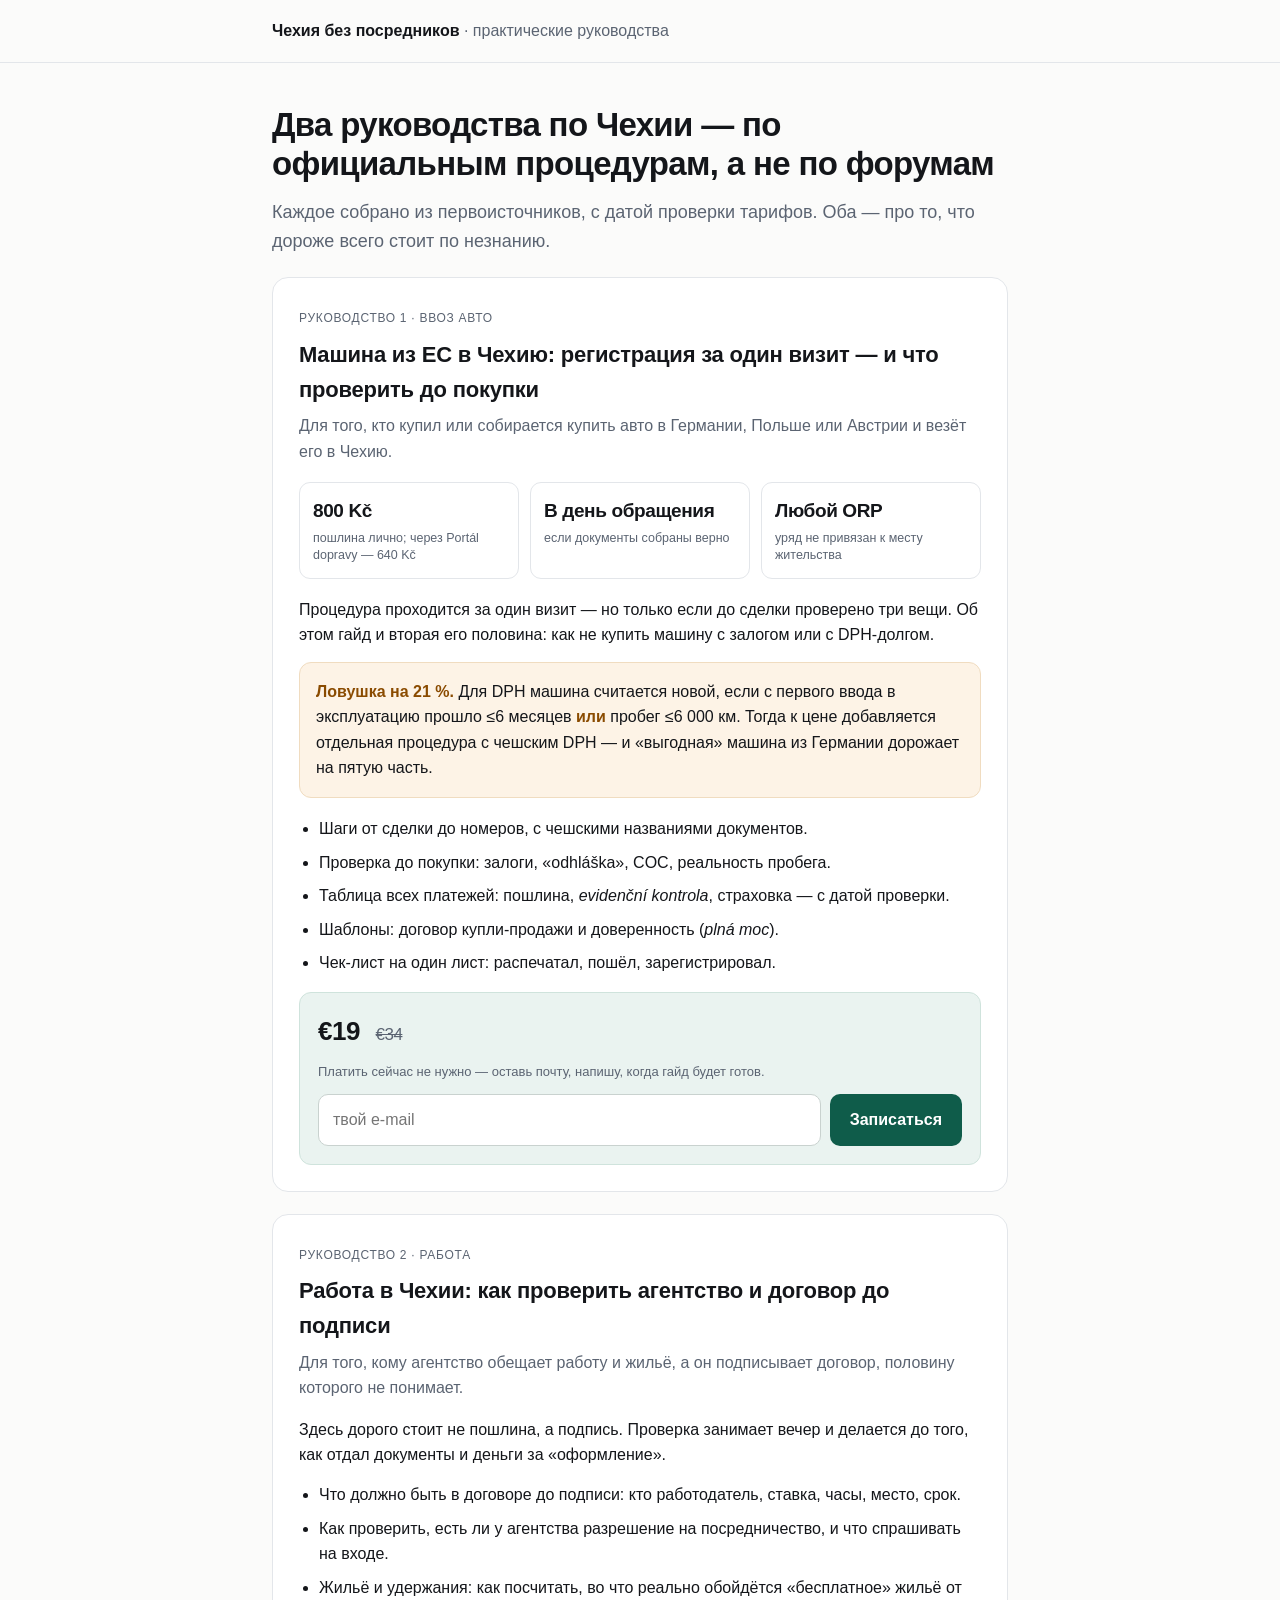
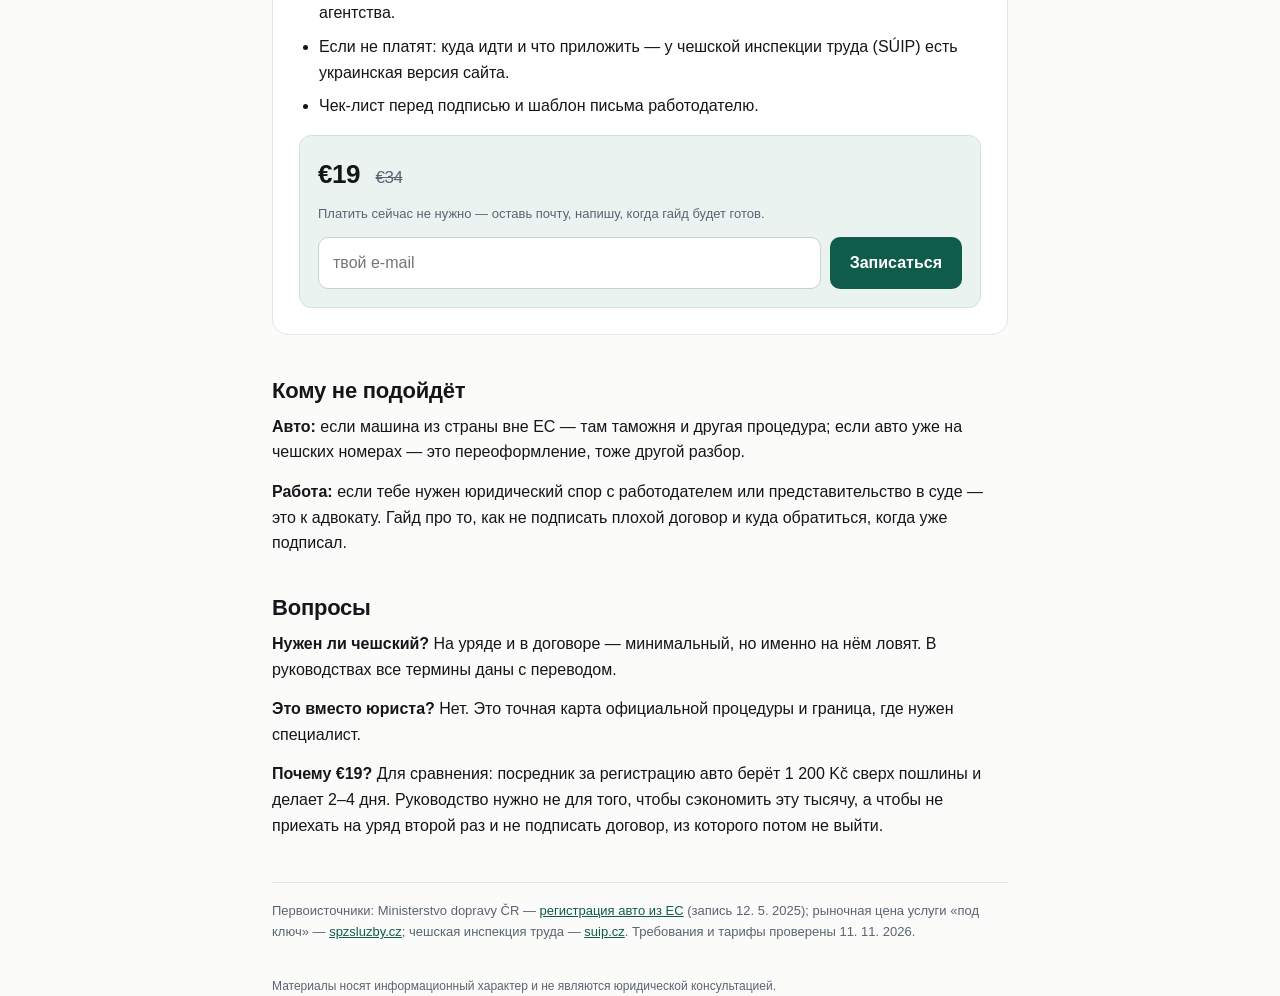
==== index.html @ a65e9c30 "Form endpoint: autoreg.cz@gmail.com" ====
<!DOCTYPE html>
<html lang="ru">
<head>
<meta charset="utf-8">
<meta name="viewport" content="width=device-width, initial-scale=1">
<title>Два руководства по Чехии: авто из ЕС и работа без посредников</title>
<meta name="description" content="Практические руководства по Чехии на основе официальных источников: регистрация авто из ЕС и проверка агентства/договора до подписи.">
<style>
  :root{
    --ink:#14161a; --muted:#5b6472; --line:#e3e6ea; --bg:#fbfbfa;
    --accent:#0f5c4a; --accent-soft:#eaf3f0; --warn:#8a4b00; --warn-soft:#fdf3e6;
  }
  *{box-sizing:border-box}
  body{margin:0;background:var(--bg);color:var(--ink);
    font:16px/1.6 -apple-system,BlinkMacSystemFont,"Segoe UI",Roboto,"Helvetica Neue",Arial,sans-serif;
    -webkit-font-smoothing:antialiased}
  .wrap{max-width:780px;margin:0 auto;padding:0 22px}
  header{border-bottom:1px solid var(--line);padding:18px 0}
  .brand{font-weight:650}
  .brand span{color:var(--muted);font-weight:400}
  h1{font-size:33px;line-height:1.2;letter-spacing:-.02em;margin:42px 0 14px;font-weight:700}
  h2{font-size:22px;margin:0 0 6px;letter-spacing:-.01em}
  .lead{font-size:18px;color:var(--muted);margin-bottom:8px}
  p{margin:0 0 14px}
  .card{background:#fff;border:1px solid var(--line);border-radius:16px;padding:26px;margin:22px 0;transition:box-shadow .2s,border-color .2s}
  .card.focus{border-color:#9cc3b6;box-shadow:0 0 0 3px rgba(15,92,74,.08)}
  .tag{display:inline-block;font-size:12px;letter-spacing:.06em;text-transform:uppercase;color:var(--muted);margin-bottom:8px}
  .who{color:var(--muted);margin:6px 0 16px}
  ul{padding-left:20px;margin:0 0 16px}
  li{margin-bottom:8px}
  .trap{background:var(--warn-soft);border:1px solid #f0dcc0;border-radius:12px;padding:16px;margin:0 0 18px}
  .trap b{color:var(--warn)}
  .buy{background:var(--accent-soft);border:1px solid #cfe3dc;border-radius:12px;padding:18px}
  .price{font-size:26px;font-weight:700;letter-spacing:-.02em}
  .price s{color:var(--muted);font-weight:400;font-size:17px;margin-left:9px}
  form{display:grid;grid-template-columns:1fr auto;gap:9px;margin-top:12px}
  input[type=email]{font:inherit;padding:12px 14px;border:1px solid #c9d2cf;border-radius:10px;background:#fff;width:100%}
  button{font:inherit;font-weight:600;padding:12px 20px;border:0;border-radius:10px;background:var(--accent);color:#fff;cursor:pointer;white-space:nowrap}
  button:hover{background:#0c4a3c}
  .fine{font-size:13px;color:var(--muted);margin:9px 0 0}
  .ok{display:none;background:#e8f5ee;border:1px solid #bfe0cc;color:#185c3a;padding:13px;border-radius:10px;margin-top:11px;font-size:15px}
  .facts{display:grid;grid-template-columns:repeat(3,1fr);gap:11px;margin:18px 0 0}
  .fact{background:#fff;border:1px solid var(--line);border-radius:11px;padding:13px}
  .fact b{display:block;font-size:19px;letter-spacing:-.02em}
  .fact small{color:var(--muted);font-size:12.5px;line-height:1.4;display:block;margin-top:3px}
  .src{font-size:13px;color:var(--muted);border-top:1px solid var(--line);margin-top:44px;padding:18px 0 20px}
  .src a{color:var(--accent)}
  footer{font-size:12px;color:var(--muted);padding-bottom:44px}
  @media (max-width:640px){
    h1{font-size:26px} .facts{grid-template-columns:1fr} form{grid-template-columns:1fr} button{width:100%}
    .card{padding:20px}
  }
</style>
</head>
<body>
<header><div class="wrap"><div class="brand">Чехия без посредников <span>· практические руководства</span></div></div></header>

<main class="wrap">
  <h1>Два руководства по Чехии — по официальным процедурам, а не по форумам</h1>
  <p class="lead">Каждое собрано из первоисточников, с датой проверки тарифов. Оба — про то, что дороже всего стоит по незнанию.</p>

  <!-- ============ ОФФЕР F ============ -->
  <section class="card" id="f">
    <div class="tag">Руководство 1 · ввоз авто</div>
    <h2>Машина из ЕС в Чехию: регистрация за один визит — и что проверить до покупки</h2>
    <p class="who">Для того, кто купил или собирается купить авто в Германии, Польше или Австрии и везёт его в Чехию.</p>

    <div class="facts">
      <div class="fact"><b>800 Kč</b><small>пошлина лично; через Portál dopravy — 640 Kč</small></div>
      <div class="fact"><b>В день обращения</b><small>если документы собраны верно</small></div>
      <div class="fact"><b>Любой ORP</b><small>уряд не привязан к месту жительства</small></div>
    </div>

    <p style="margin-top:18px">Процедура проходится за один визит — но только если до сделки проверено три вещи. Об этом гайд и вторая его половина: как не купить машину с залогом или с DPH-долгом.</p>

    <div class="trap"><b>Ловушка на 21 %.</b> Для DPH машина считается новой, если с первого ввода в эксплуатацию прошло ≤6 месяцев <b>или</b> пробег ≤6 000 км. Тогда к цене добавляется отдельная процедура с чешским DPH — и «выгодная» машина из Германии дорожает на пятую часть.</div>

    <ul>
      <li>Шаги от сделки до номеров, с чешскими названиями документов.</li>
      <li>Проверка до покупки: залоги, «odhláška», COC, реальность пробега.</li>
      <li>Таблица всех платежей: пошлина, <em>evidenční kontrola</em>, страховка — с датой проверки.</li>
      <li>Шаблоны: договор купли-продажи и доверенность (<em>plná moc</em>).</li>
      <li>Чек-лист на один лист: распечатал, пошёл, зарегистрировал.</li>
    </ul>

    <div class="buy">
      <div class="price">€19 <s>€34</s></div>
      <p class="fine">Платить сейчас не нужно — оставь почту, напишу, когда гайд будет готов.</p>
      <form data-offer="F">
        <input type="email" name="email" placeholder="твой e-mail" autocomplete="email" required>
        <button type="submit">Записаться</button>
      </form>
      <div class="ok">Готово. Напишу, как только гайд будет собран.</div>
    </div>
  </section>

  <!-- ============ ОФФЕР D ============ -->
  <section class="card" id="d">
    <div class="tag">Руководство 2 · работа</div>
    <h2>Работа в Чехии: как проверить агентство и договор до подписи</h2>
    <p class="who">Для того, кому агентство обещает работу и жильё, а он подписывает договор, половину которого не понимает.</p>

    <p>Здесь дорого стоит не пошлина, а подпись. Проверка занимает вечер и делается до того, как отдал документы и деньги за «оформление».</p>

    <ul>
      <li>Что должно быть в договоре до подписи: кто работодатель, ставка, часы, место, срок.</li>
      <li>Как проверить, есть ли у агентства разрешение на посредничество, и что спрашивать на входе.</li>
      <li>Жильё и удержания: как посчитать, во что реально обойдётся «бесплатное» жильё от агентства.</li>
      <li>Если не платят: куда идти и что приложить — у чешской инспекции труда (SÚIP) есть украинская версия сайта.</li>
      <li>Чек-лист перед подписью и шаблон письма работодателю.</li>
    </ul>

    <div class="buy">
      <div class="price">€19 <s>€34</s></div>
      <p class="fine">Платить сейчас не нужно — оставь почту, напишу, когда гайд будет готов.</p>
      <form data-offer="D">
        <input type="email" name="email" placeholder="твой e-mail" autocomplete="email" required>
        <button type="submit">Записаться</button>
      </form>
      <div class="ok">Готово. Напишу, как только гайд будет собран.</div>
    </div>
  </section>

  <h2 style="margin-top:38px">Кому не подойдёт</h2>
  <p><b>Авто:</b> если машина из страны вне ЕС — там таможня и другая процедура; если авто уже на чешских номерах — это переоформление, тоже другой разбор.</p>
  <p><b>Работа:</b> если тебе нужен юридический спор с работодателем или представительство в суде — это к адвокату. Гайд про то, как не подписать плохой договор и куда обратиться, когда уже подписал.</p>

  <h2 style="margin-top:34px">Вопросы</h2>
  <p><b>Нужен ли чешский?</b> На уряде и в договоре — минимальный, но именно на нём ловят. В руководствах все термины даны с переводом.</p>
  <p><b>Это вместо юриста?</b> Нет. Это точная карта официальной процедуры и граница, где нужен специалист.</p>
  <p><b>Почему €19?</b> Для сравнения: посредник за регистрацию авто берёт 1 200 Kč сверх пошлины и делает 2–4 дня. Руководство нужно не для того, чтобы сэкономить эту тысячу, а чтобы не приехать на уряд второй раз и не подписать договор, из которого потом не выйти.</p>

  <p class="src">
    Первоисточники: Ministerstvo dopravy ČR —
    <a href="https://md.gov.cz/Zivotni-situace/Registr-vozidel/dovoz-eu" target="_blank" rel="noopener">регистрация авто из ЕС</a> (запись 12. 5. 2025);
    рыночная цена услуги «под ключ» —
    <a href="https://spzsluzby.cz/prihlaseni-dovezeneho-vozidla/" target="_blank" rel="noopener">spzsluzby.cz</a>;
    чешская инспекция труда —
    <a href="https://www.suip.cz/" target="_blank" rel="noopener">suip.cz</a>.
    Требования и тарифы проверены 11. 11. 2026.
  </p>
</main>

<footer class="wrap">Материалы носят информационный характер и не являются юридической консультацией.</footer>

<script>
  // FormSubmit: адрес уже подставлен. После первого сабмита придёт письмо-активация.
  var ENDPOINT = "https://formsubmit.co/ajax/autoreg.cz@gmail.com";

  // Атрибуция: ссылка с ?o=f или ?o=d подсвечивает нужный оффер.
  var offer = new URLSearchParams(location.search).get("o");
  if (offer) {
    var el = document.getElementById(offer.toLowerCase());
    if (el) el.classList.add("focus");
  }

  document.querySelectorAll("form[data-offer]").forEach(function (form) {
    form.addEventListener("submit", function (e) {
      e.preventDefault();
      var input = form.querySelector("input[type=email]");
      var email = input.value.trim();
      if (!/^[^@\s]+@[^@\s]+\.[^@\s]+$/.test(email)) { input.focus(); return; }
      var offerCode = form.getAttribute("data-offer");
      fetch(ENDPOINT, {
        method: "POST",
        headers: { "Content-Type": "application/json", Accept: "application/json" },
        body: JSON.stringify({
          email: email,
          offer: offerCode,
          source: location.search || "direct",
          _subject: "Лист ожидания · " + offerCode + " (" + (offerCode === "F" ? "авто" : "работа") + ")"
        })
      }).then(function (r) {
        if (!r.ok) throw new Error(r.status);
        form.style.display = "none";
        form.parentNode.querySelector(".ok").style.display = "block";
      }).catch(function () {
        alert("Не получилось отправить. Напиши на почту — добавлю вручную.");
      });
    });
  });
</script>
</body>
</html>
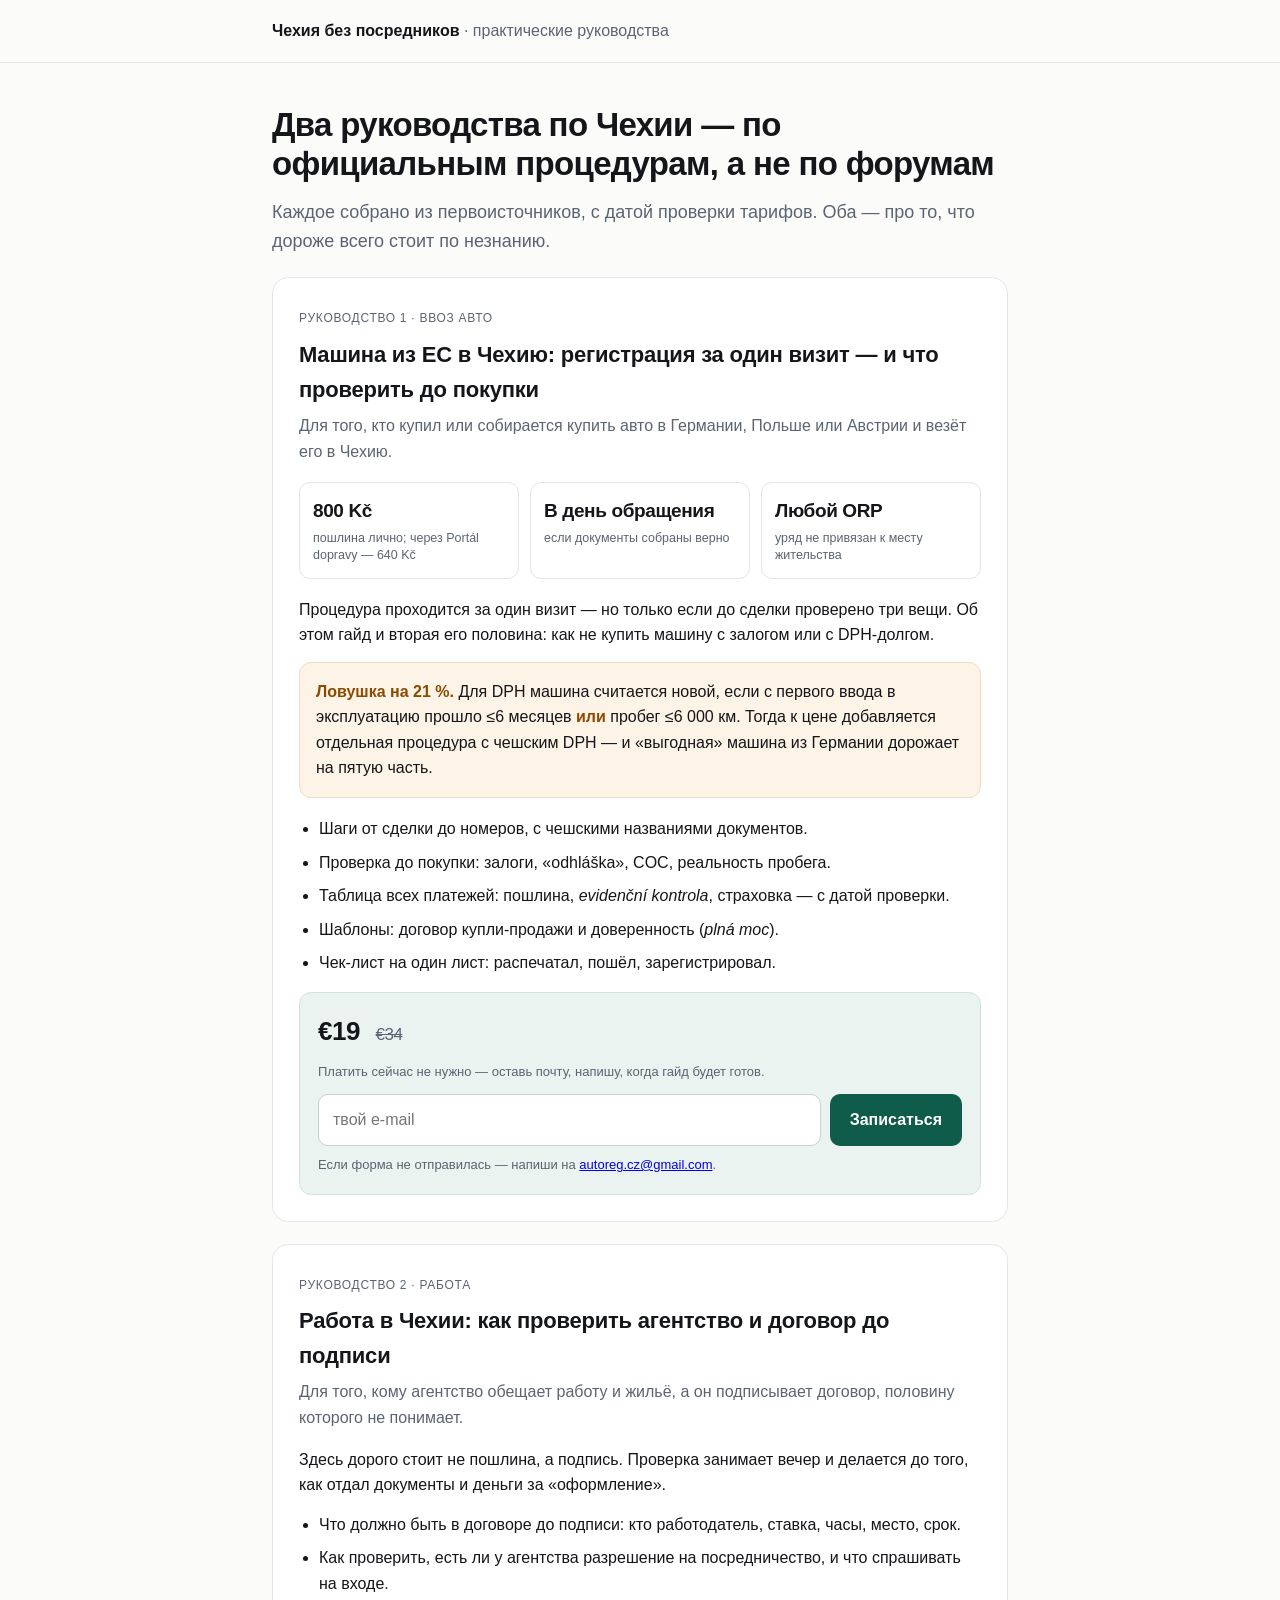
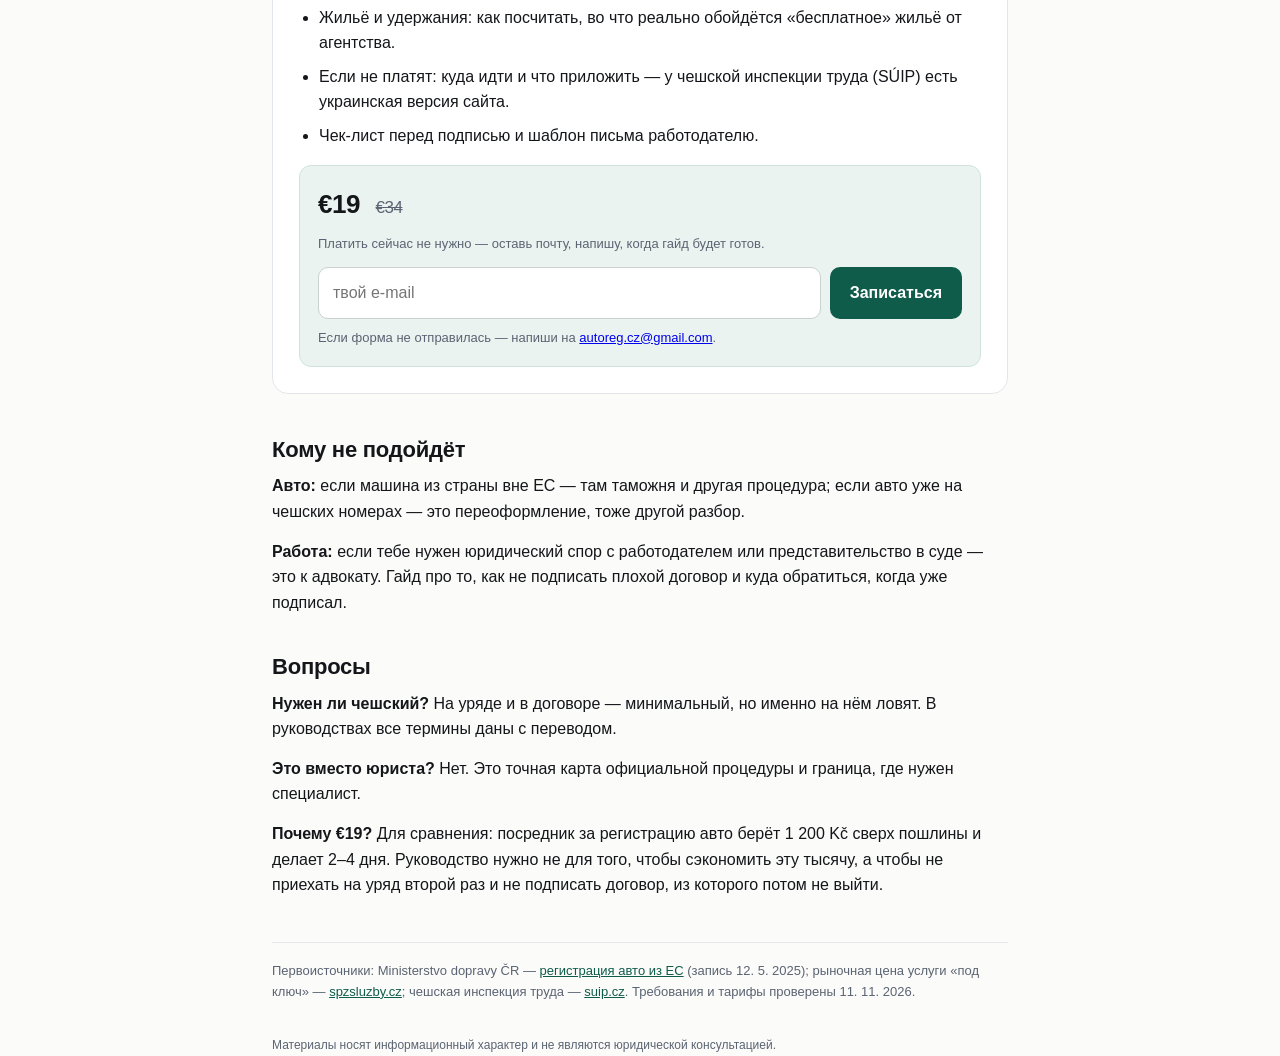
==== commit 117e91fa: "Fallback: mailto под формами" ====
--- a/index.html
+++ b/index.html
@@ -91,6 +91,7 @@
         <button type="submit">Записаться</button>
       </form>
       <div class="ok">Готово. Напишу, как только гайд будет собран.</div>
+      <p class="fine">Если форма не отправилась — напиши на <a href="mailto:autoreg.cz@gmail.com">autoreg.cz@gmail.com</a>.</p>
     </div>
   </section>
 
@@ -118,6 +119,7 @@
         <button type="submit">Записаться</button>
       </form>
       <div class="ok">Готово. Напишу, как только гайд будет собран.</div>
+      <p class="fine">Если форма не отправилась — напиши на <a href="mailto:autoreg.cz@gmail.com">autoreg.cz@gmail.com</a>.</p>
     </div>
   </section>
 
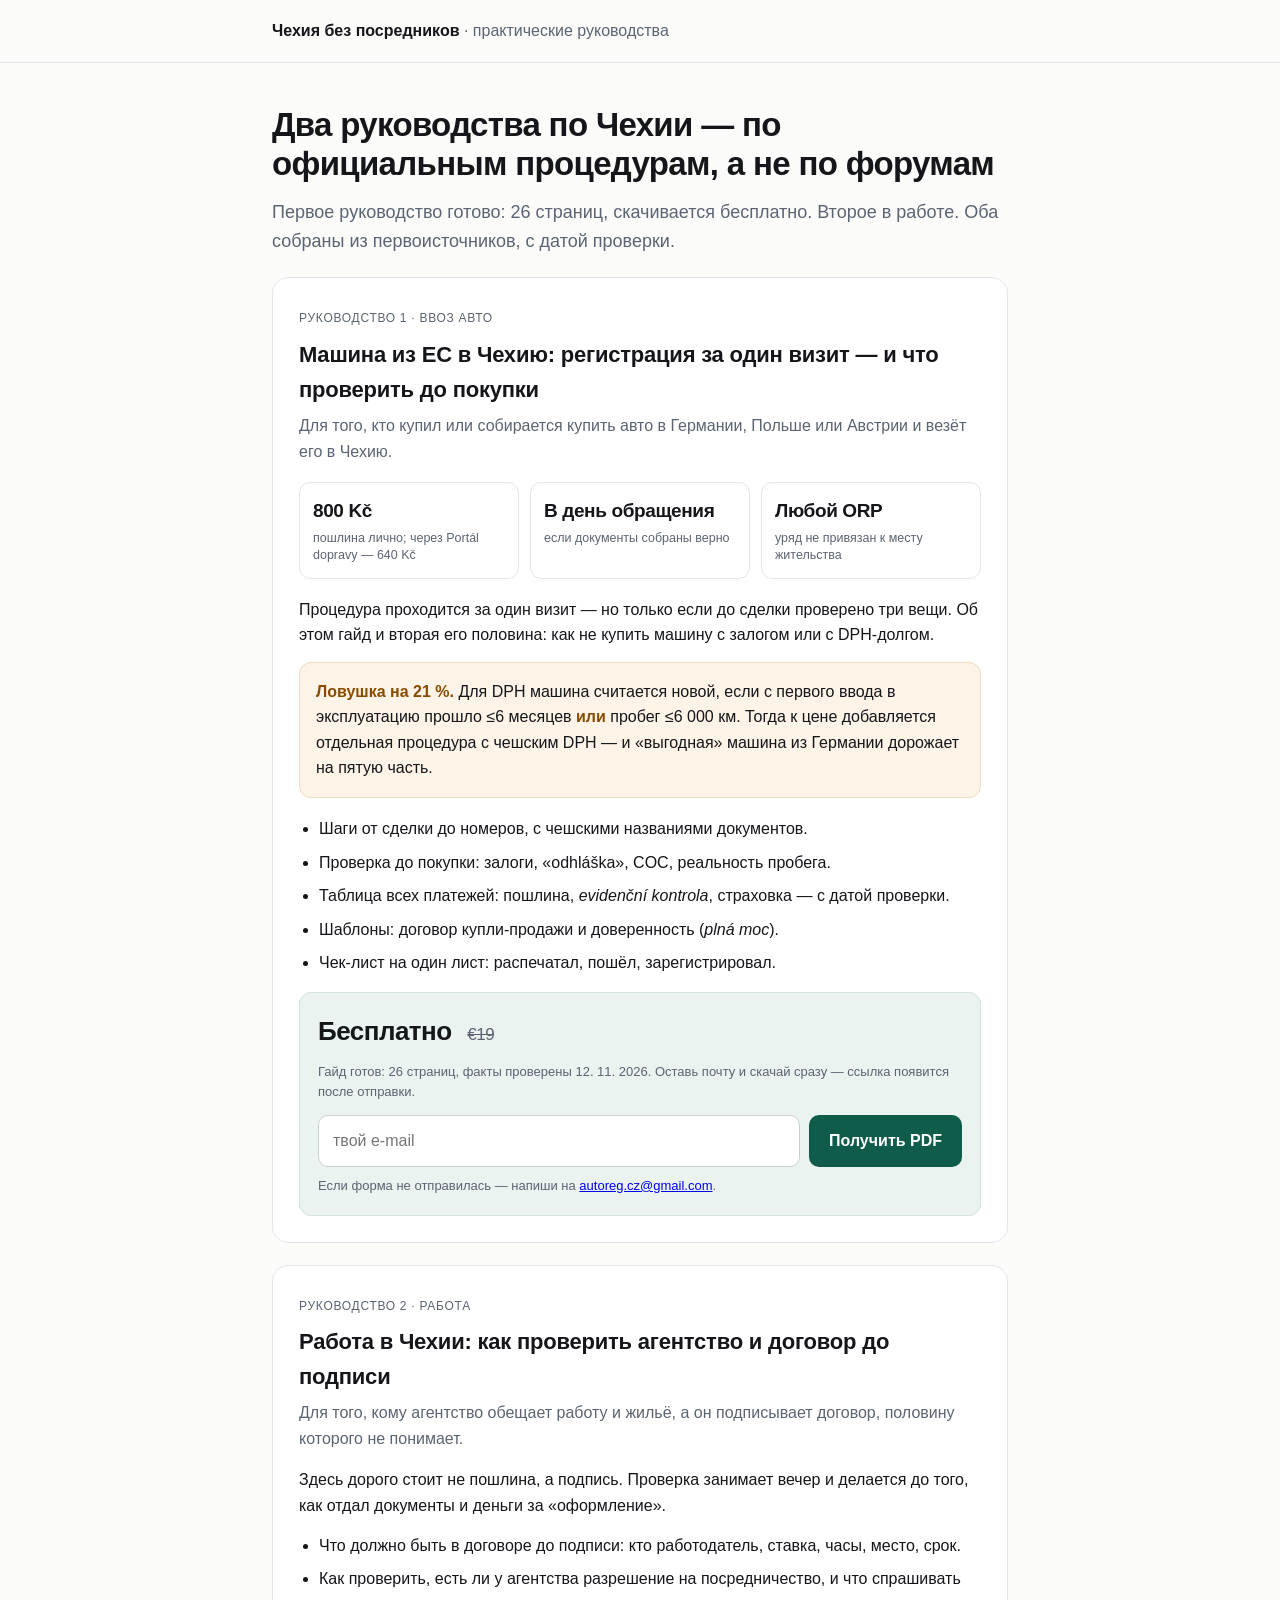
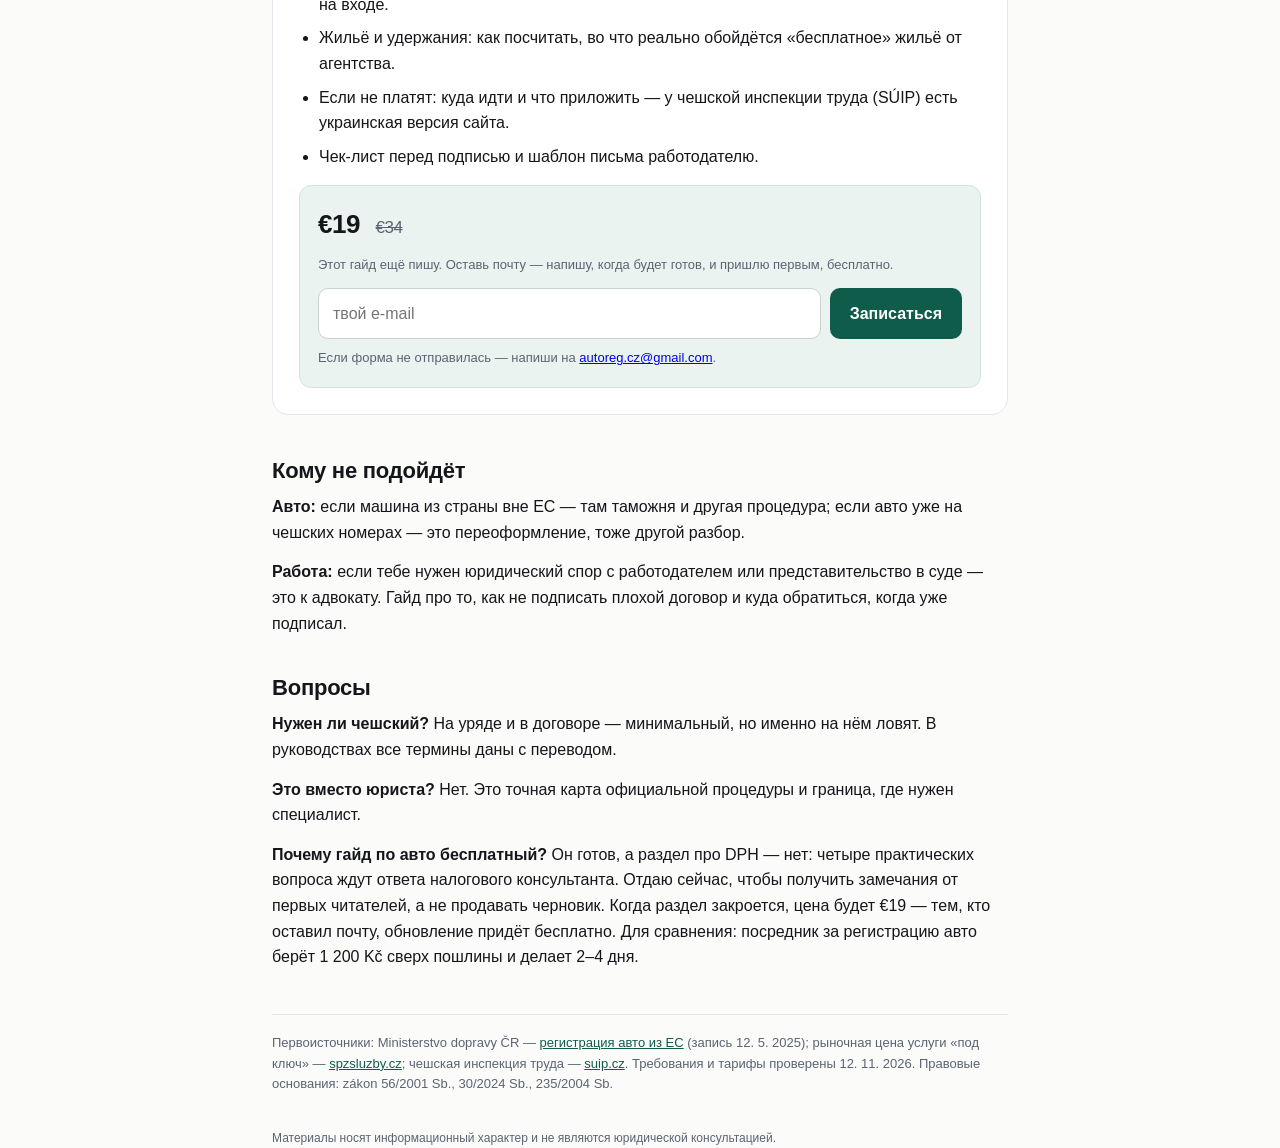
==== commit 9bfaca45: "Гайд готов: выдаём PDF сразу, а не обещаем ожидание Формы говорили «напишу, когда гайд будет готов»," ====
--- a/index.html
+++ b/index.html
@@ -39,6 +39,8 @@
   button:hover{background:#0c4a3c}
   .fine{font-size:13px;color:var(--muted);margin:9px 0 0}
   .ok{display:none;background:#e8f5ee;border:1px solid #bfe0cc;color:#185c3a;padding:13px;border-radius:10px;margin-top:11px;font-size:15px}
+  .ok a{color:#185c3a;font-weight:700}
+  .ok small{display:block;margin-top:7px;font-size:12.5px;line-height:1.45;color:#3d6a52;font-weight:400}
   .facts{display:grid;grid-template-columns:repeat(3,1fr);gap:11px;margin:18px 0 0}
   .fact{background:#fff;border:1px solid var(--line);border-radius:11px;padding:13px}
   .fact b{display:block;font-size:19px;letter-spacing:-.02em}
@@ -57,7 +59,7 @@
 
 <main class="wrap">
   <h1>Два руководства по Чехии — по официальным процедурам, а не по форумам</h1>
-  <p class="lead">Каждое собрано из первоисточников, с датой проверки тарифов. Оба — про то, что дороже всего стоит по незнанию.</p>
+  <p class="lead">Первое руководство готово: 26 страниц, скачивается бесплатно. Второе в работе. Оба собраны из первоисточников, с датой проверки.</p>
 
   <!-- ============ ОФФЕР F ============ -->
   <section class="card" id="f">
@@ -84,13 +86,14 @@
     </ul>
 
     <div class="buy">
-      <div class="price">€19 <s>€34</s></div>
-      <p class="fine">Платить сейчас не нужно — оставь почту, напишу, когда гайд будет готов.</p>
+      <div class="price">Бесплатно <s>€19</s></div>
+      <p class="fine">Гайд готов: 26 страниц, факты проверены 12. 11. 2026. Оставь почту и скачай сразу — ссылка появится после отправки.</p>
       <form data-offer="F">
         <input type="email" name="email" placeholder="твой e-mail" autocomplete="email" required>
-        <button type="submit">Записаться</button>
+        <button type="submit">Получить PDF</button>
       </form>
-      <div class="ok">Готово. Напишу, как только гайд будет собран.</div>
+      <div class="ok">Готово. <a href="auto-eu-cz-guide.pdf" download>Скачать гайд (PDF, 26 страниц)</a>
+        <small>Раздел про DPH написан по тексту закона, но четыре практических вопроса там помечены как открытые — их закрою после ответа налогового консультанта и пришлю обновление на эту почту.</small></div>
       <p class="fine">Если форма не отправилась — напиши на <a href="mailto:autoreg.cz@gmail.com">autoreg.cz@gmail.com</a>.</p>
     </div>
   </section>
@@ -113,12 +116,12 @@
 
     <div class="buy">
       <div class="price">€19 <s>€34</s></div>
-      <p class="fine">Платить сейчас не нужно — оставь почту, напишу, когда гайд будет готов.</p>
+      <p class="fine">Этот гайд ещё пишу. Оставь почту — напишу, когда будет готов, и пришлю первым, бесплатно.</p>
       <form data-offer="D">
         <input type="email" name="email" placeholder="твой e-mail" autocomplete="email" required>
         <button type="submit">Записаться</button>
       </form>
-      <div class="ok">Готово. Напишу, как только гайд будет собран.</div>
+      <div class="ok">Готово. Напишу, когда гайд по работе будет готов.</div>
       <p class="fine">Если форма не отправилась — напиши на <a href="mailto:autoreg.cz@gmail.com">autoreg.cz@gmail.com</a>.</p>
     </div>
   </section>
@@ -130,7 +133,7 @@
   <h2 style="margin-top:34px">Вопросы</h2>
   <p><b>Нужен ли чешский?</b> На уряде и в договоре — минимальный, но именно на нём ловят. В руководствах все термины даны с переводом.</p>
   <p><b>Это вместо юриста?</b> Нет. Это точная карта официальной процедуры и граница, где нужен специалист.</p>
-  <p><b>Почему €19?</b> Для сравнения: посредник за регистрацию авто берёт 1 200 Kč сверх пошлины и делает 2–4 дня. Руководство нужно не для того, чтобы сэкономить эту тысячу, а чтобы не приехать на уряд второй раз и не подписать договор, из которого потом не выйти.</p>
+  <p><b>Почему гайд по авто бесплатный?</b> Он готов, а раздел про DPH — нет: четыре практических вопроса ждут ответа налогового консультанта. Отдаю сейчас, чтобы получить замечания от первых читателей, а не продавать черновик. Когда раздел закроется, цена будет €19 — тем, кто оставил почту, обновление придёт бесплатно. Для сравнения: посредник за регистрацию авто берёт 1 200 Kč сверх пошлины и делает 2–4 дня.</p>
 
   <p class="src">
     Первоисточники: Ministerstvo dopravy ČR —
@@ -139,7 +142,7 @@
     <a href="https://spzsluzby.cz/prihlaseni-dovezeneho-vozidla/" target="_blank" rel="noopener">spzsluzby.cz</a>;
     чешская инспекция труда —
     <a href="https://www.suip.cz/" target="_blank" rel="noopener">suip.cz</a>.
-    Требования и тарифы проверены 11. 11. 2026.
+    Требования и тарифы проверены 12. 11. 2026. Правовые основания: zákon 56/2001 Sb., 30/2024 Sb., 235/2004 Sb.
   </p>
 </main>
 
@@ -177,7 +180,15 @@
         form.style.display = "none";
         form.parentNode.querySelector(".ok").style.display = "block";
       }).catch(function () {
-        alert("Не получилось отправить. Напиши на почту — добавлю вручную.");
+        // Отправка не прошла — файл всё равно отдаём, но честно говорим про почту.
+        form.style.display = "none";
+        var box = form.parentNode.querySelector(".ok");
+        box.style.display = "block";
+        var note = document.createElement("p");
+        note.className = "fine";
+        note.innerHTML = "Адрес не сохранился. Если хочешь получать обновления — напиши на " +
+          '<a href="mailto:autoreg.cz@gmail.com">autoreg.cz@gmail.com</a>.';
+        box.insertAdjacentElement("afterend", note);
       });
     });
   });
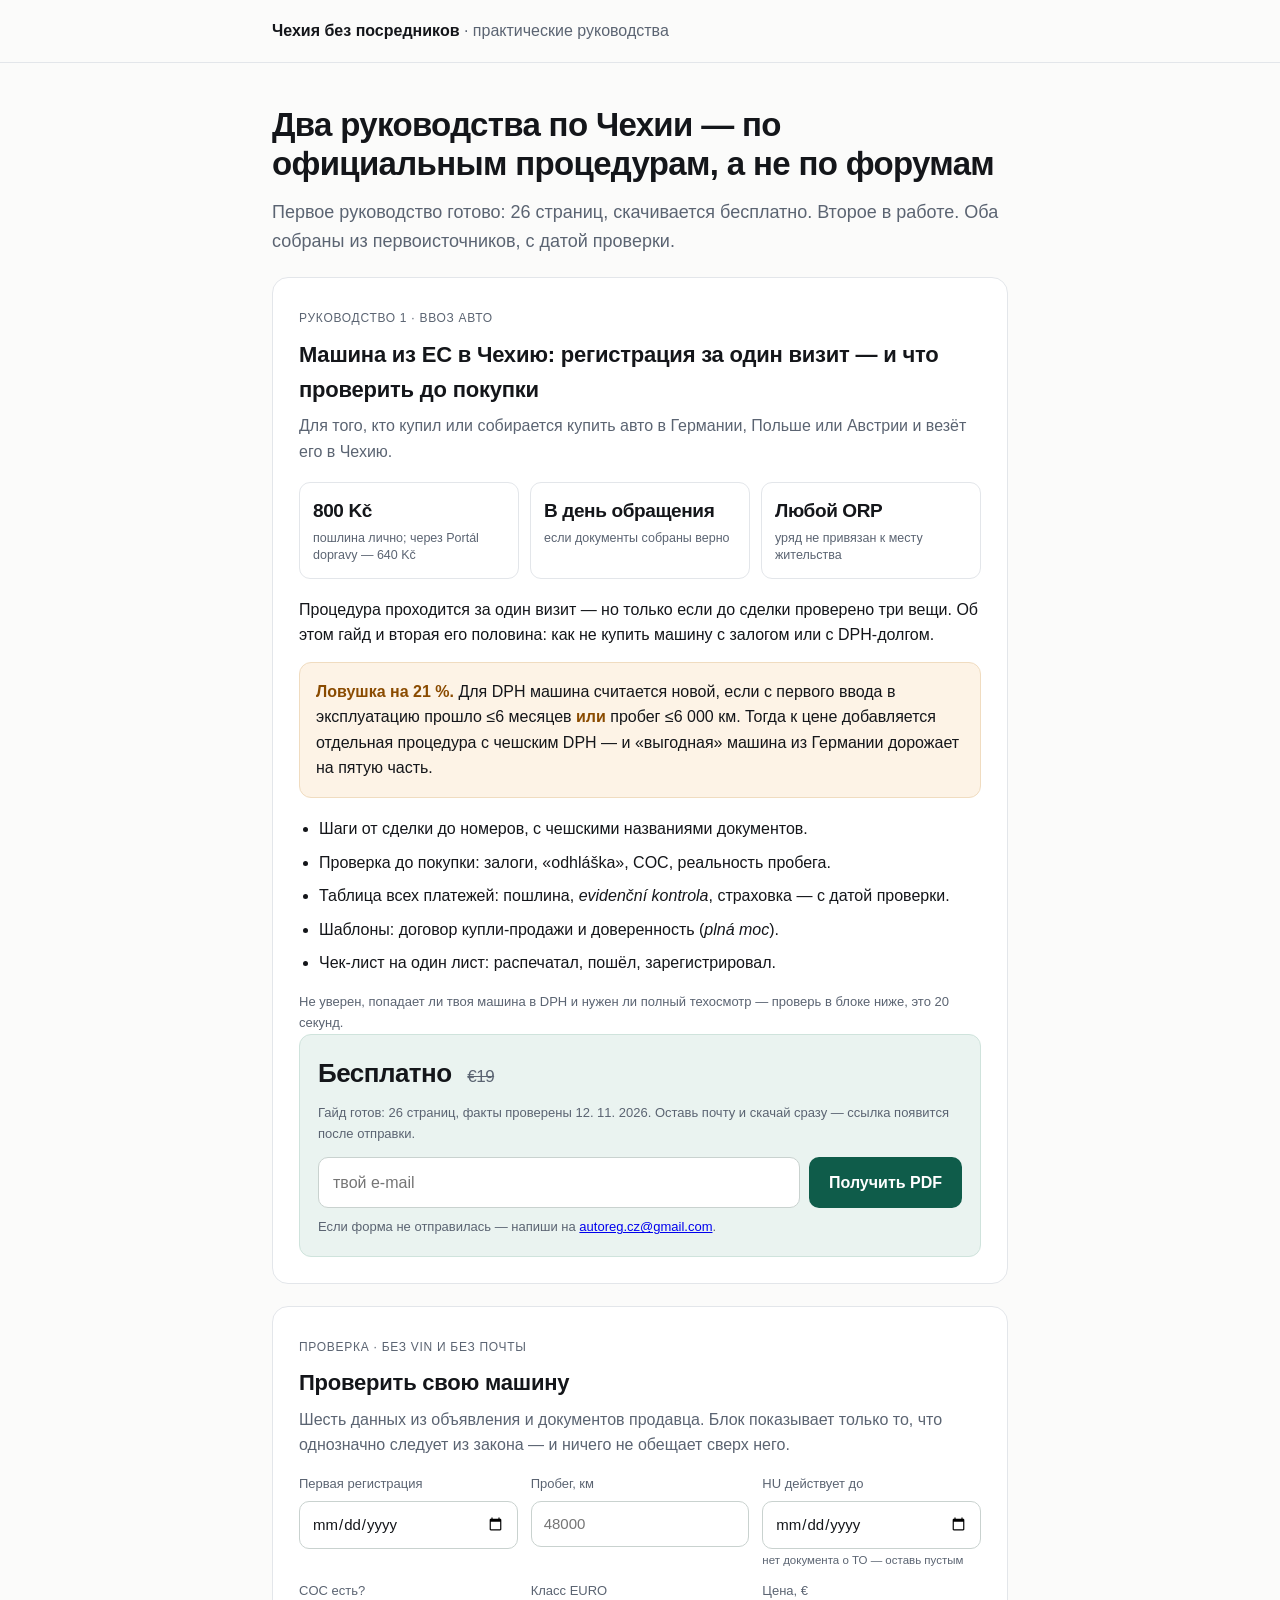
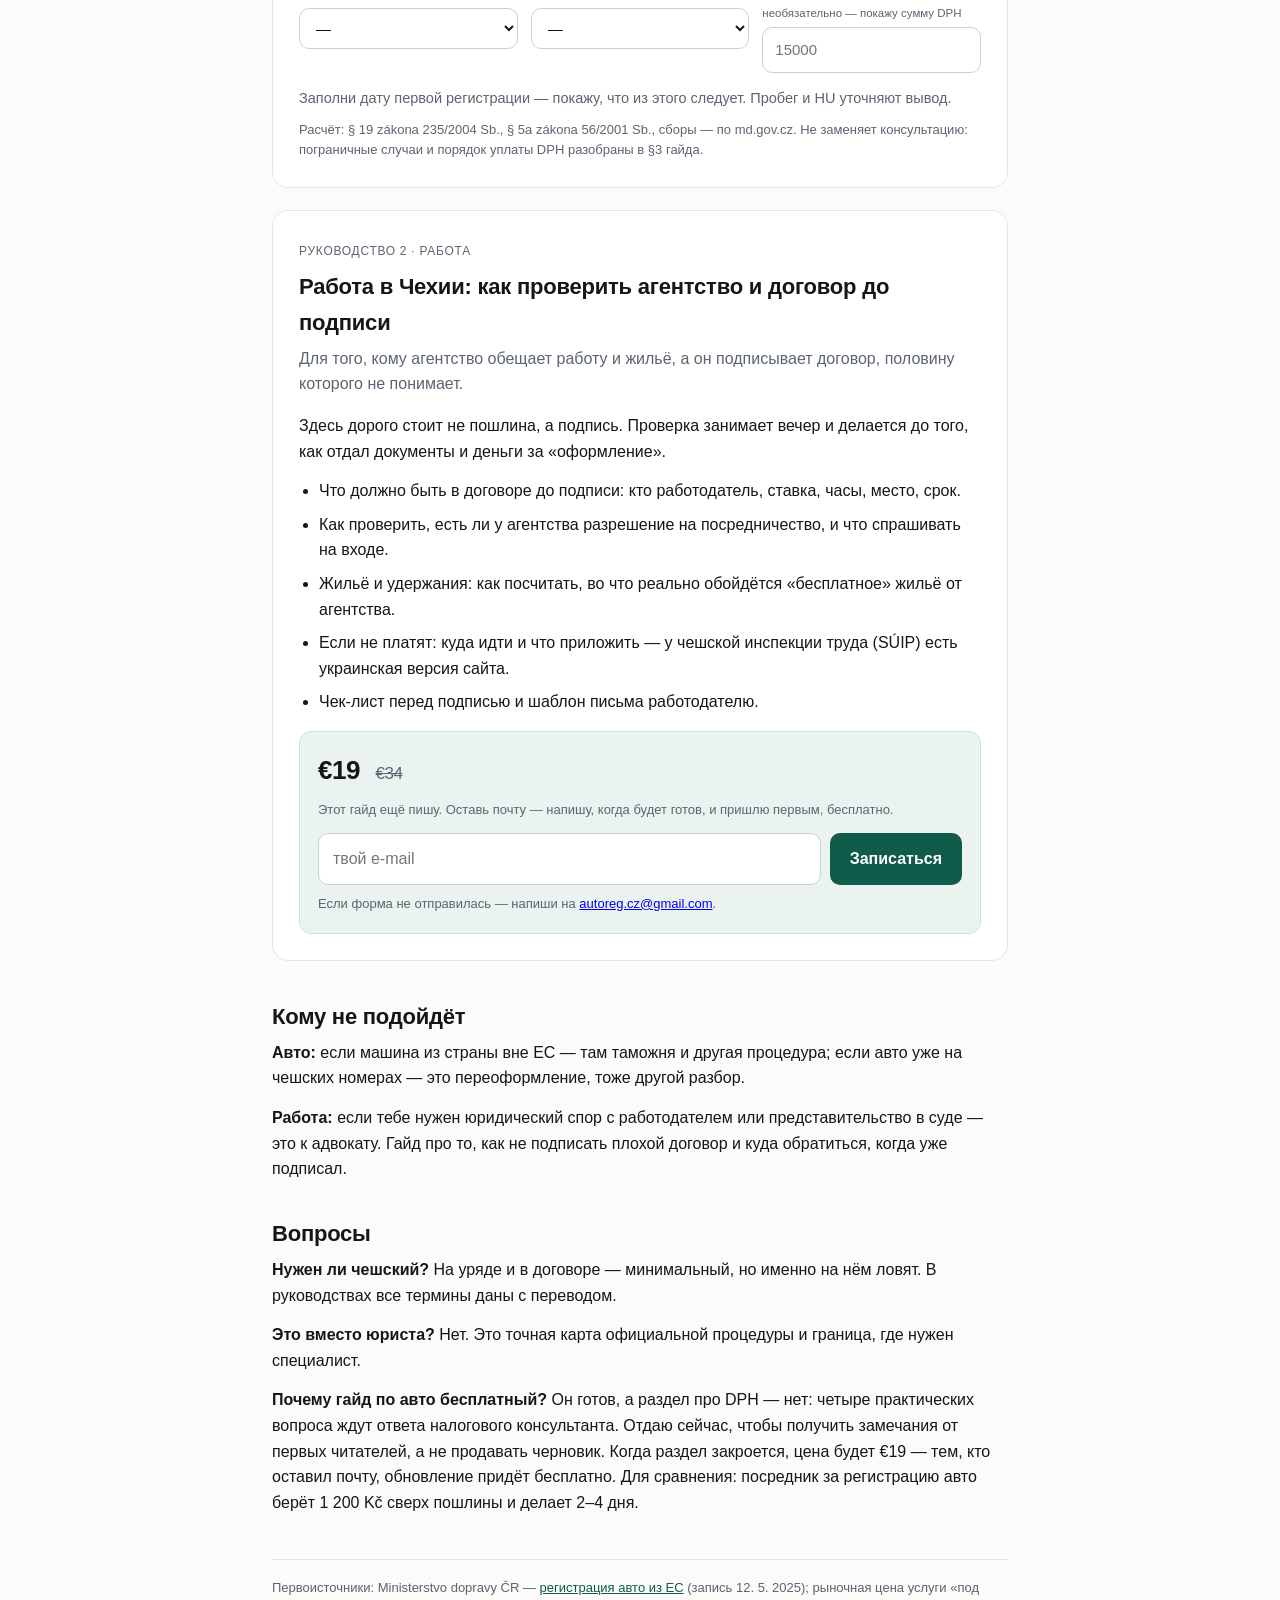
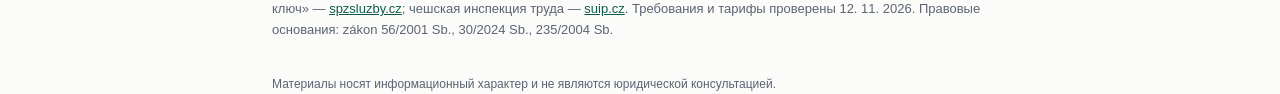
==== commit 60c6e168: "Проверка машины: расчёт DPH, техосмотра и сбора без VIN и почты Гайд даёт все ветки процедуры, но че" ====
--- a/index.html
+++ b/index.html
@@ -40,6 +40,20 @@
   .fine{font-size:13px;color:var(--muted);margin:9px 0 0}
   .ok{display:none;background:#e8f5ee;border:1px solid #bfe0cc;color:#185c3a;padding:13px;border-radius:10px;margin-top:11px;font-size:15px}
   .ok a{color:#185c3a;font-weight:700}
+  .calc{display:grid;grid-template-columns:repeat(3,1fr);gap:13px;margin:8px 0 0}
+  .calc label{display:block;font-size:13px;color:var(--muted)}
+  .calc label small{display:block;font-size:11.5px;margin-top:4px;line-height:1.35}
+  .calc input,.calc select{font:inherit;font-size:15px;color:var(--ink);padding:10px 12px;border:1px solid #c9d2cf;border-radius:10px;background:#fff;width:100%;margin-top:6px}
+  .calc-hint{color:var(--muted);font-size:14.5px;margin:14px 0 0}
+  .verdict{margin-top:6px}
+  .row{border:1px solid;border-radius:11px;padding:13px 15px;margin-top:10px;font-size:15px}
+  .row b{font-weight:650}
+  .row small{display:block;margin-top:5px;font-size:13px;line-height:1.45}
+  .row.bad{background:var(--warn-soft);border-color:#f0dcc0;color:#6b3b00}
+  .row.mid{background:#fdfaea;border-color:#eadfb8;color:#6b5a00}
+  .row.good{background:var(--accent-soft);border-color:#cfe3dc;color:#124a3c}
+  .calc-cta{font-size:14px;color:var(--muted);margin:15px 0 0}
+  .calc-cta a{color:var(--accent);font-weight:600}
   .ok small{display:block;margin-top:7px;font-size:12.5px;line-height:1.45;color:#3d6a52;font-weight:400}
   .facts{display:grid;grid-template-columns:repeat(3,1fr);gap:11px;margin:18px 0 0}
   .fact{background:#fff;border:1px solid var(--line);border-radius:11px;padding:13px}
@@ -49,7 +63,7 @@
   .src a{color:var(--accent)}
   footer{font-size:12px;color:var(--muted);padding-bottom:44px}
   @media (max-width:640px){
-    h1{font-size:26px} .facts{grid-template-columns:1fr} form{grid-template-columns:1fr} button{width:100%}
+    h1{font-size:26px} .facts{grid-template-columns:1fr} form{grid-template-columns:1fr} button{width:100%} .calc{grid-template-columns:1fr}
     .card{padding:20px}
   }
 </style>
@@ -84,6 +98,8 @@
       <li>Шаблоны: договор купли-продажи и доверенность (<em>plná moc</em>).</li>
       <li>Чек-лист на один лист: распечатал, пошёл, зарегистрировал.</li>
     </ul>
+
+    <p class="fine">Не уверен, попадает ли твоя машина в DPH и нужен ли полный техосмотр — проверь в блоке ниже, это 20 секунд.</p>
 
     <div class="buy">
       <div class="price">Бесплатно <s>€19</s></div>
@@ -98,6 +114,32 @@
     </div>
   </section>
 
+  <!-- ============ ПРОВЕРКА МАШИНЫ ============ -->
+  <section class="card" id="check">
+    <div class="tag">Проверка · без VIN и без почты</div>
+    <h2>Проверить свою машину</h2>
+    <p class="who">Шесть данных из объявления и документов продавца. Блок показывает только то, что однозначно следует из закона — и ничего не обещает сверх него.</p>
+
+    <div class="calc">
+      <label>Первая регистрация
+        <input type="date" id="c-reg"></label>
+      <label>Пробег, км
+        <input type="number" id="c-km" min="0" step="1" inputmode="numeric" placeholder="48000"></label>
+      <label>HU действует до
+        <input type="date" id="c-hu"><small>нет документа о ТО — оставь пустым</small></label>
+      <label>COC есть?
+        <select id="c-coc"><option value="">—</option><option value="yes">да</option><option value="no">нет</option></select></label>
+      <label>Класс EURO
+        <select id="c-euro"><option value="">—</option><option value="3">EURO 3 и выше</option><option value="2">EURO 2</option><option value="1">EURO 1</option><option value="0">ниже EURO 1</option></select></label>
+      <label>Цена, €
+        <small>необязательно — покажу сумму DPH</small>
+        <input type="number" id="c-price" min="0" step="100" placeholder="15000"></label>
+    </div>
+
+    <div class="verdict" id="c-out" aria-live="polite"></div>
+    <p class="fine">Расчёт: § 19 zákona 235/2004 Sb., § 5a zákona 56/2001 Sb., сборы — по md.gov.cz. Не заменяет консультацию: пограничные случаи и порядок уплаты DPH разобраны в §3 гайда.</p>
+  </section>
+
   <!-- ============ ОФФЕР D ============ -->
   <section class="card" id="d">
     <div class="tag">Руководство 2 · работа</div>
@@ -148,6 +190,7 @@
 
 <footer class="wrap">Материалы носят информационный характер и не являются юридической консультацией.</footer>
 
+<script src="check.js"></script>
 <script>
   // FormSubmit: адрес уже подставлен. После первого сабмита придёт письмо-активация.
   var ENDPOINT = "https://formsubmit.co/ajax/autoreg.cz@gmail.com";
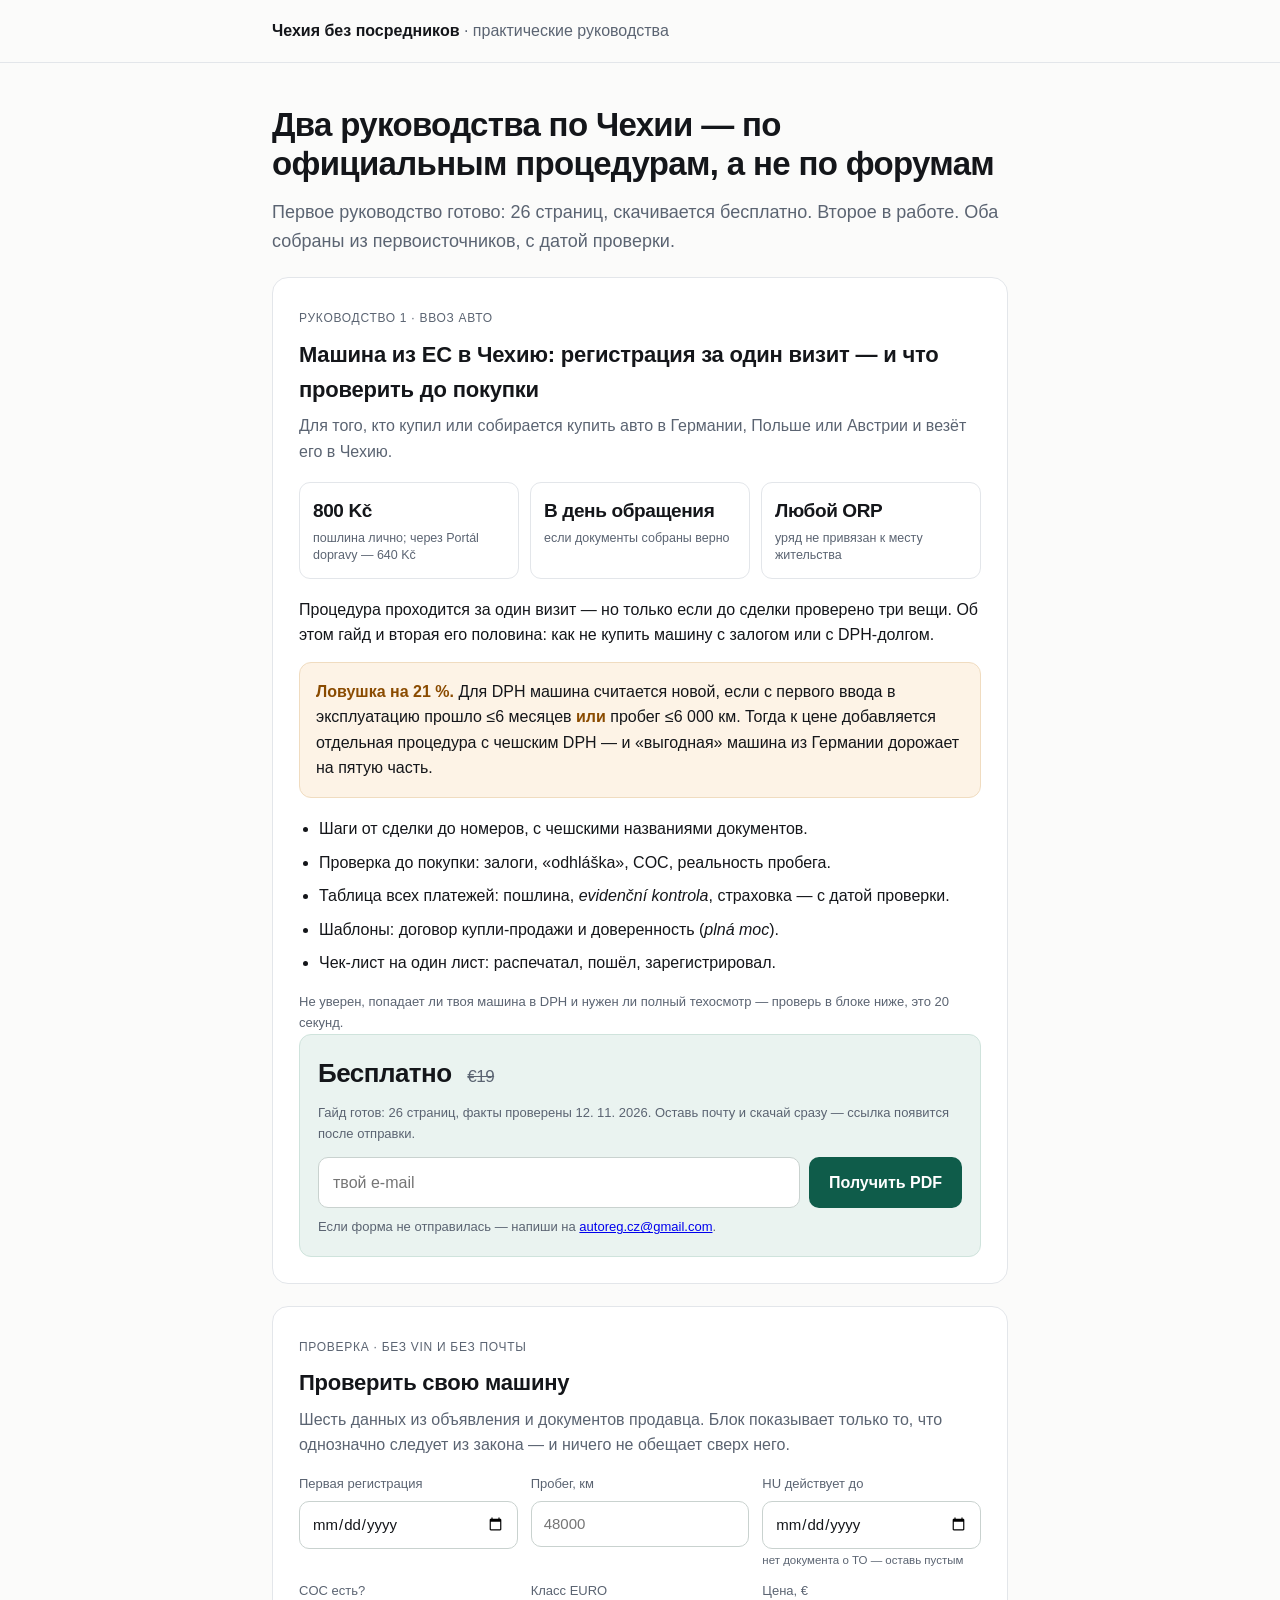
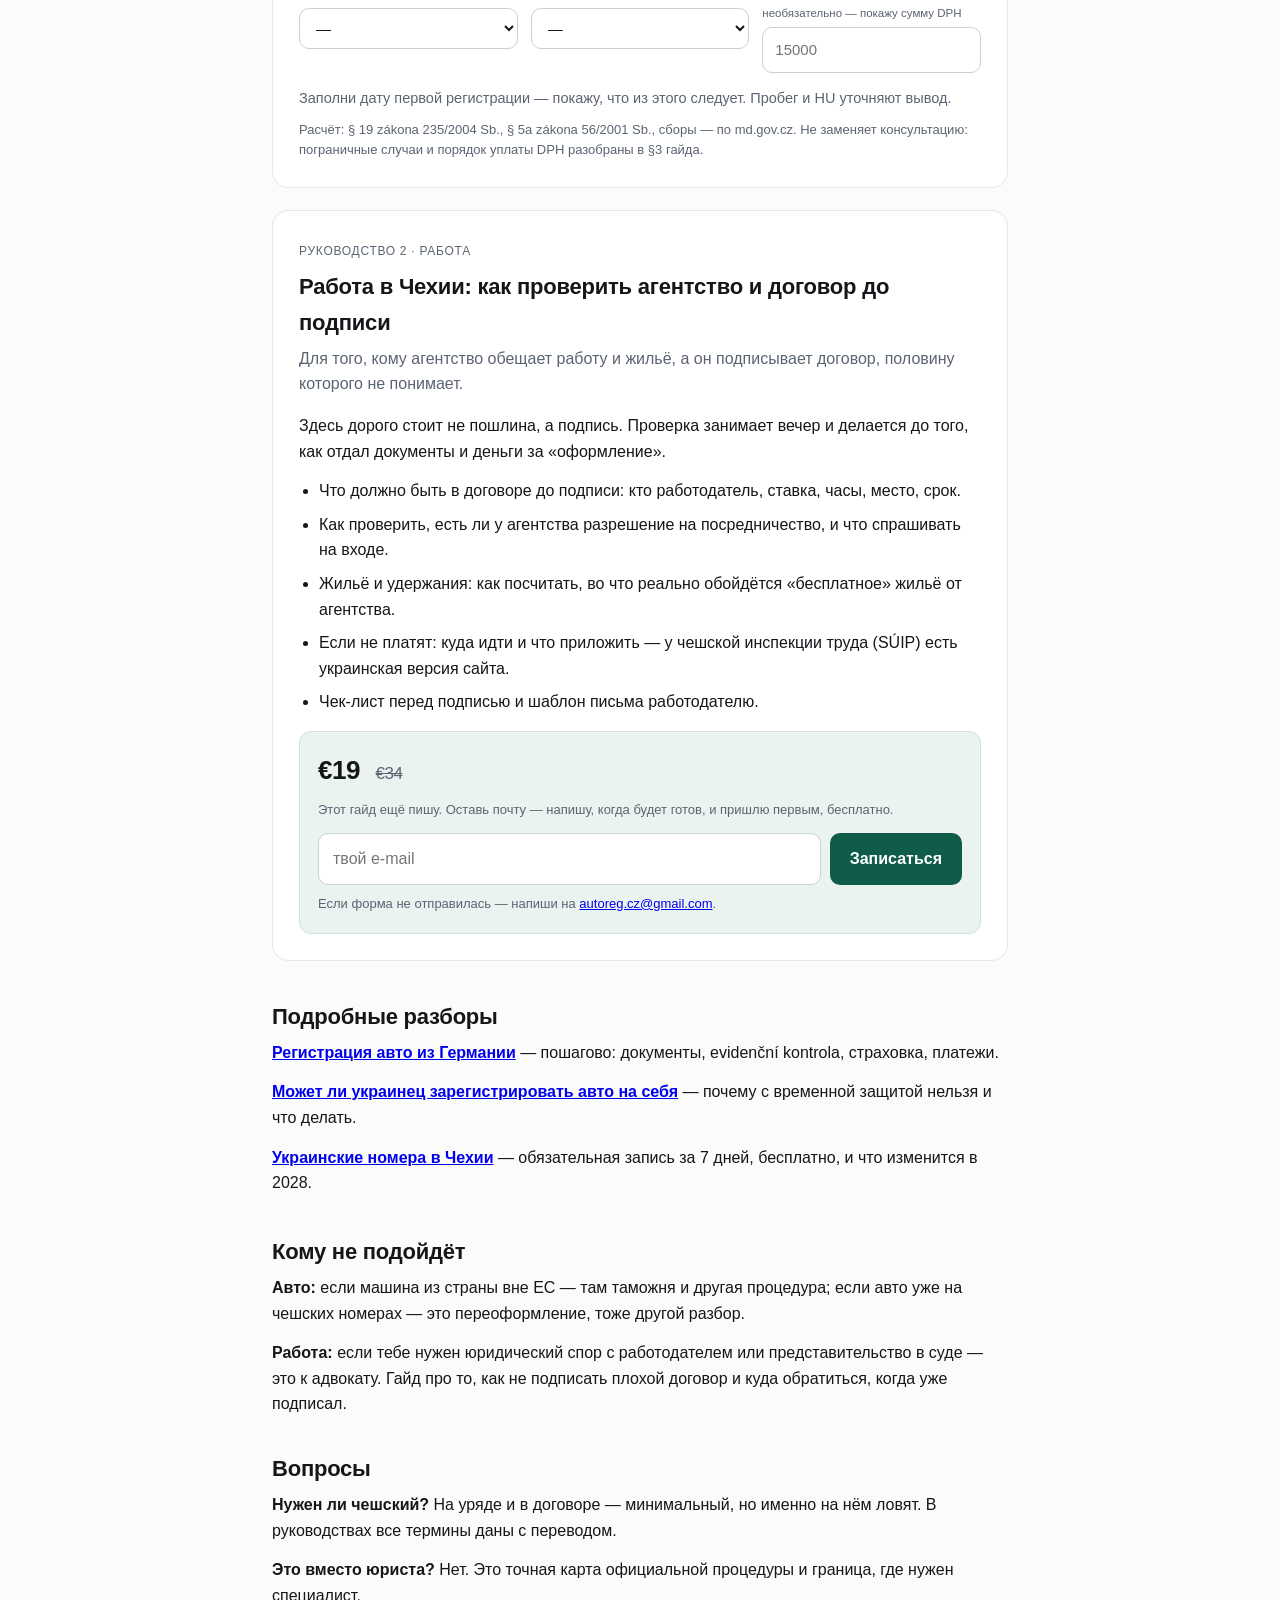
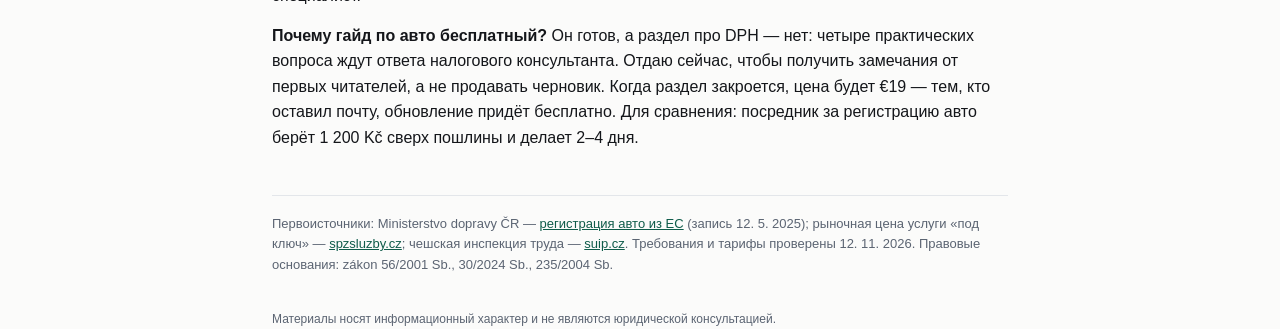
==== commit 82ea12ff: "Три страницы под поисковые запросы: ввоз из Германии, украинцы, украинские номера Чаты и YouTube-ком" ====
--- a/index.html
+++ b/index.html
@@ -168,6 +168,11 @@
     </div>
   </section>
 
+  <h2 style="margin-top:38px">Подробные разборы</h2>
+  <p><a href="registrace-avto-iz-germanii.html"><b>Регистрация авто из Германии</b></a> — пошагово: документы, evidenční kontrola, страховка, платежи.</p>
+  <p><a href="registrace-avto-dlya-ukraincev.html"><b>Может ли украинец зарегистрировать авто на себя</b></a> — почему с временной защитой нельзя и что делать.</p>
+  <p><a href="ukrainskie-nomera-v-chehii.html"><b>Украинские номера в Чехии</b></a> — обязательная запись за 7 дней, бесплатно, и что изменится в 2028.</p>
+
   <h2 style="margin-top:38px">Кому не подойдёт</h2>
   <p><b>Авто:</b> если машина из страны вне ЕС — там таможня и другая процедура; если авто уже на чешских номерах — это переоформление, тоже другой разбор.</p>
   <p><b>Работа:</b> если тебе нужен юридический спор с работодателем или представительство в суде — это к адвокату. Гайд про то, как не подписать плохой договор и куда обратиться, когда уже подписал.</p>
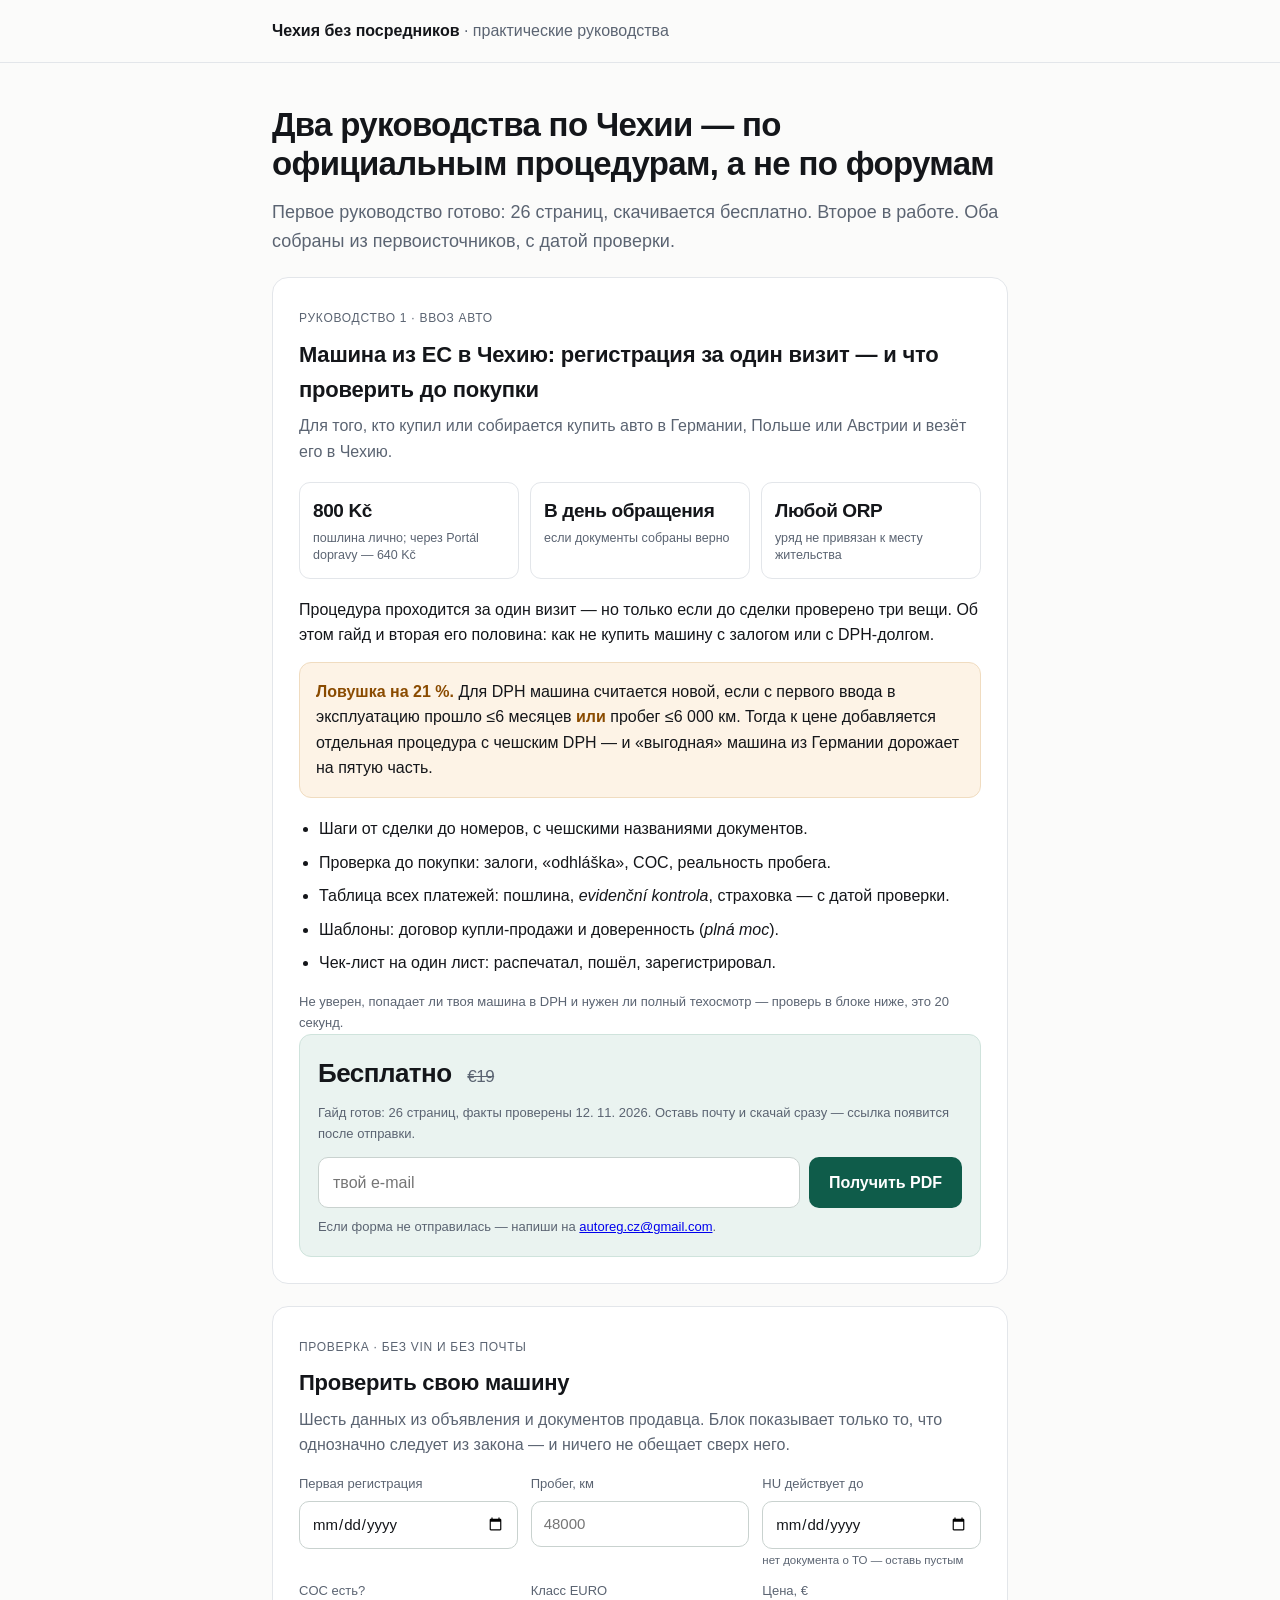
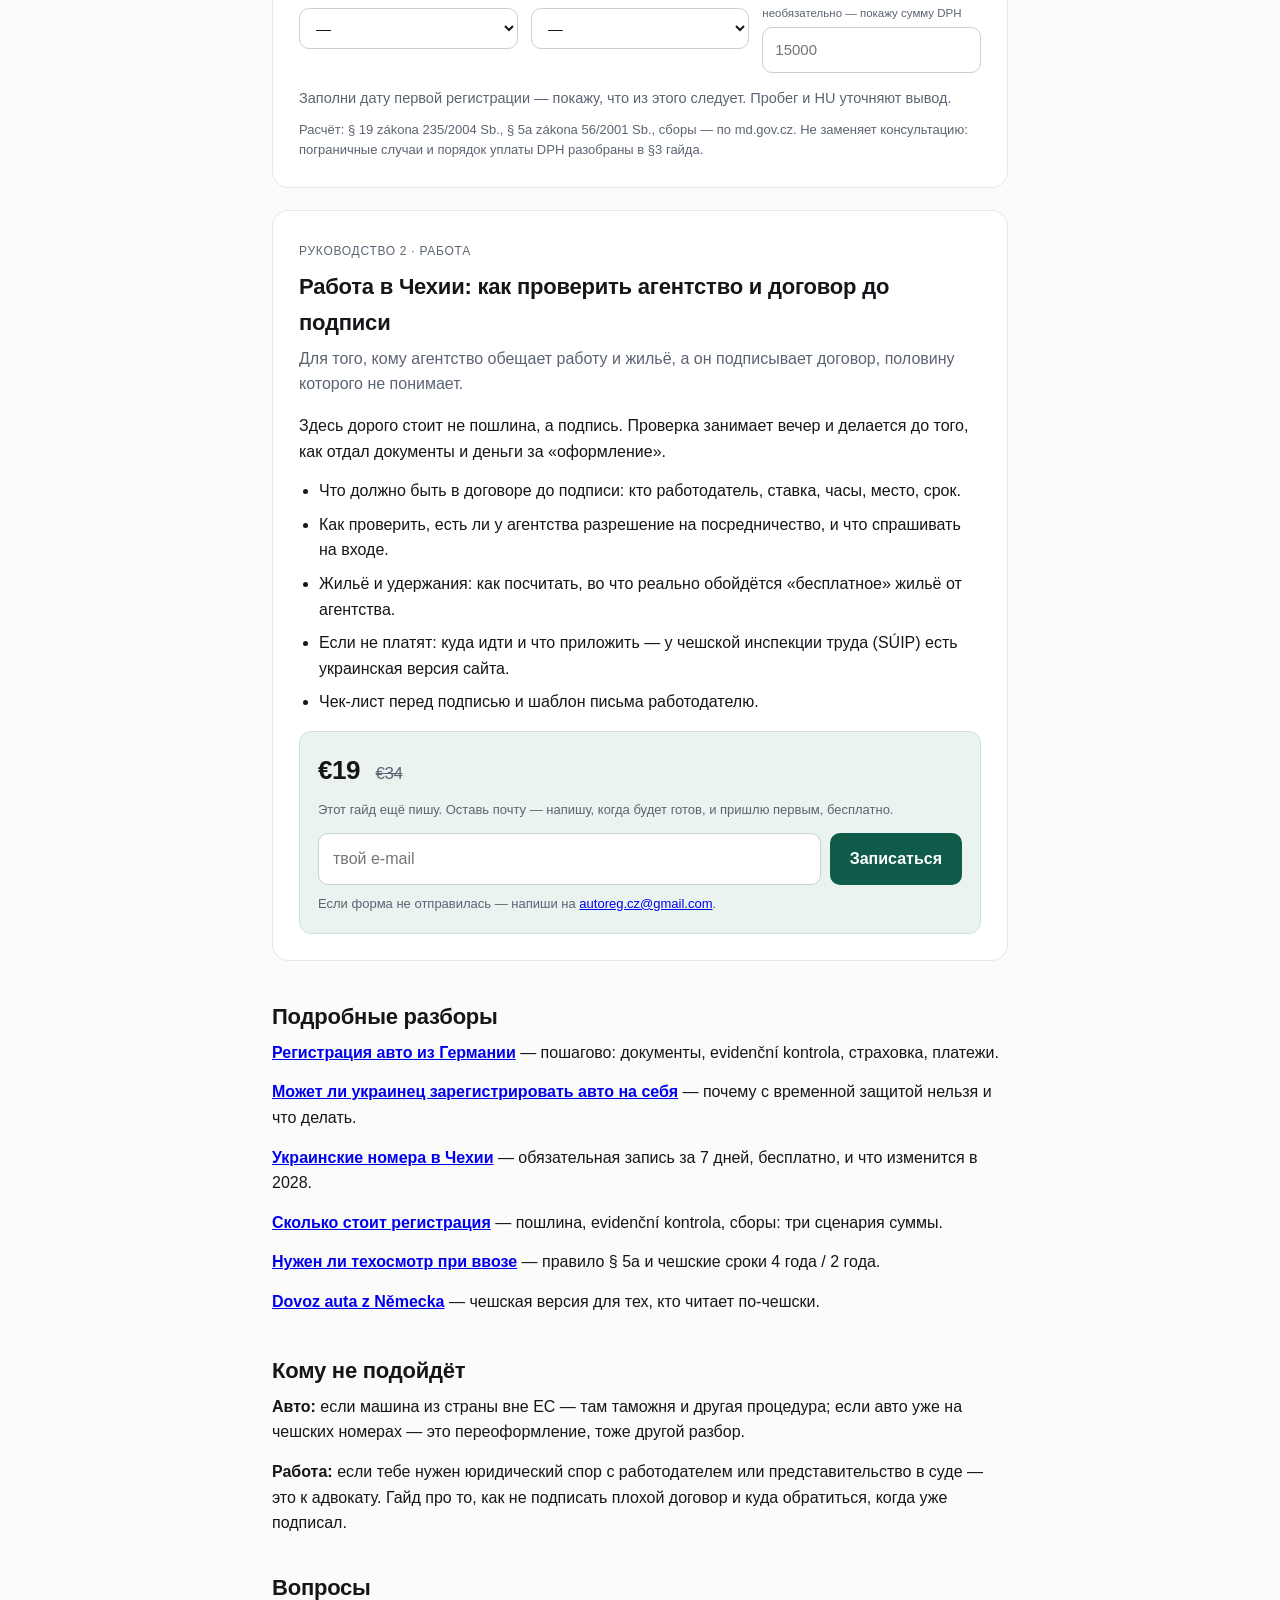
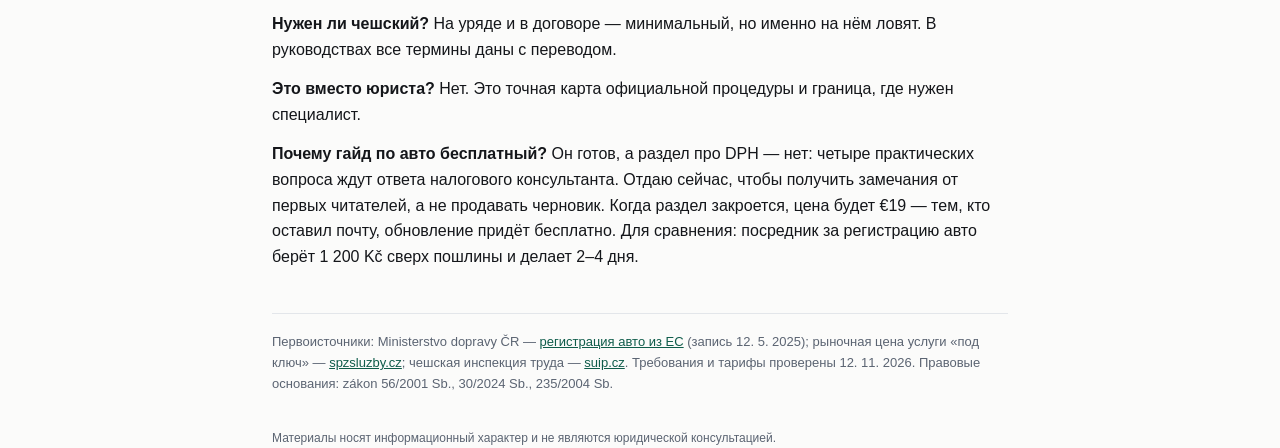
==== commit ef8a4ade: "Ещё три страницы: стоимость, техосмотр, чешская версия про ввоз Закрывают остальные запросы из автоп" ====
--- a/index.html
+++ b/index.html
@@ -172,6 +172,9 @@
   <p><a href="registrace-avto-iz-germanii.html"><b>Регистрация авто из Германии</b></a> — пошагово: документы, evidenční kontrola, страховка, платежи.</p>
   <p><a href="registrace-avto-dlya-ukraincev.html"><b>Может ли украинец зарегистрировать авто на себя</b></a> — почему с временной защитой нельзя и что делать.</p>
   <p><a href="ukrainskie-nomera-v-chehii.html"><b>Украинские номера в Чехии</b></a> — обязательная запись за 7 дней, бесплатно, и что изменится в 2028.</p>
+  <p><a href="skolko-stoit-registrace-avto-v-chehii.html"><b>Сколько стоит регистрация</b></a> — пошлина, evidenční kontrola, сборы: три сценария суммы.</p>
+  <p><a href="tehosmotr-pri-vvoze-avto-v-chehii.html"><b>Нужен ли техосмотр при ввозе</b></a> — правило § 5a и чешские сроки 4 года / 2 года.</p>
+  <p><a href="dovoz-auta-z-nemecka.html"><b>Dovoz auta z Německa</b></a> — чешская версия для тех, кто читает по-чешски.</p>
 
   <h2 style="margin-top:38px">Кому не подойдёт</h2>
   <p><b>Авто:</b> если машина из страны вне ЕС — там таможня и другая процедура; если авто уже на чешских номерах — это переоформление, тоже другой разбор.</p>
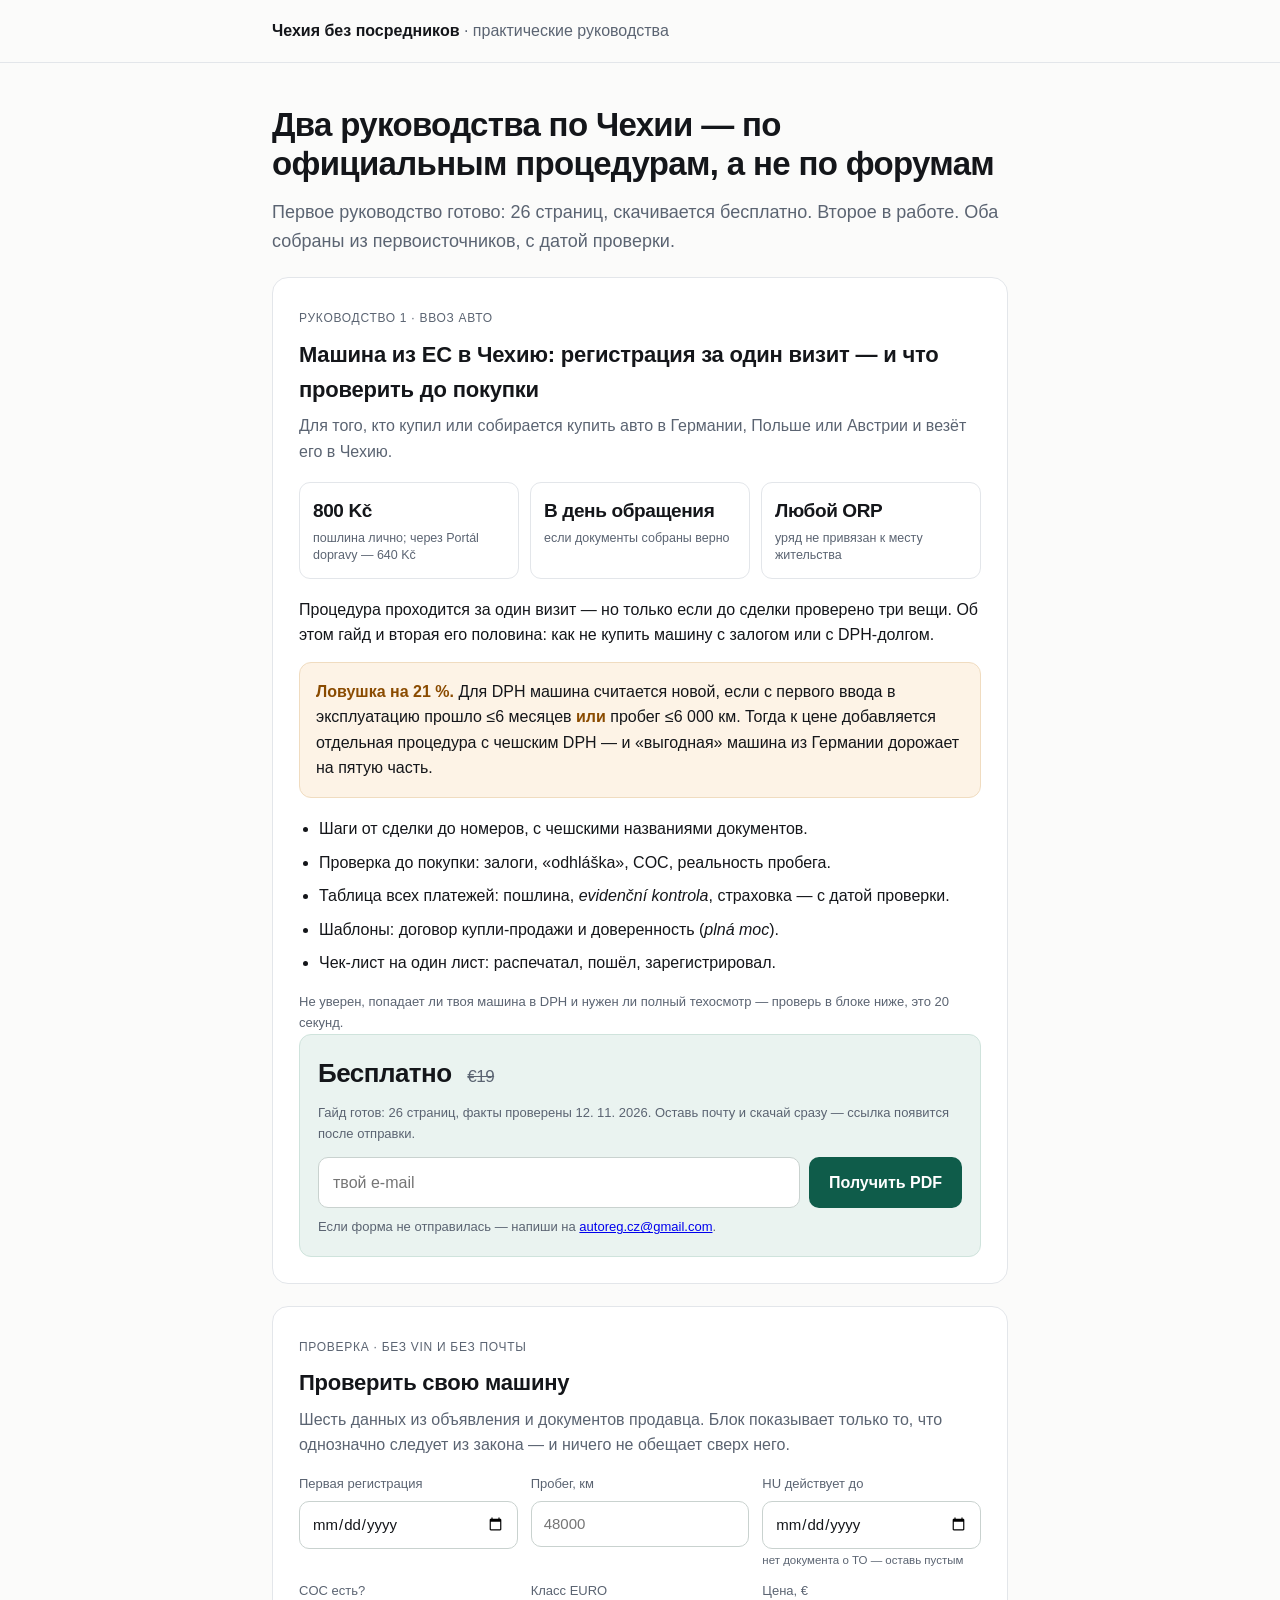
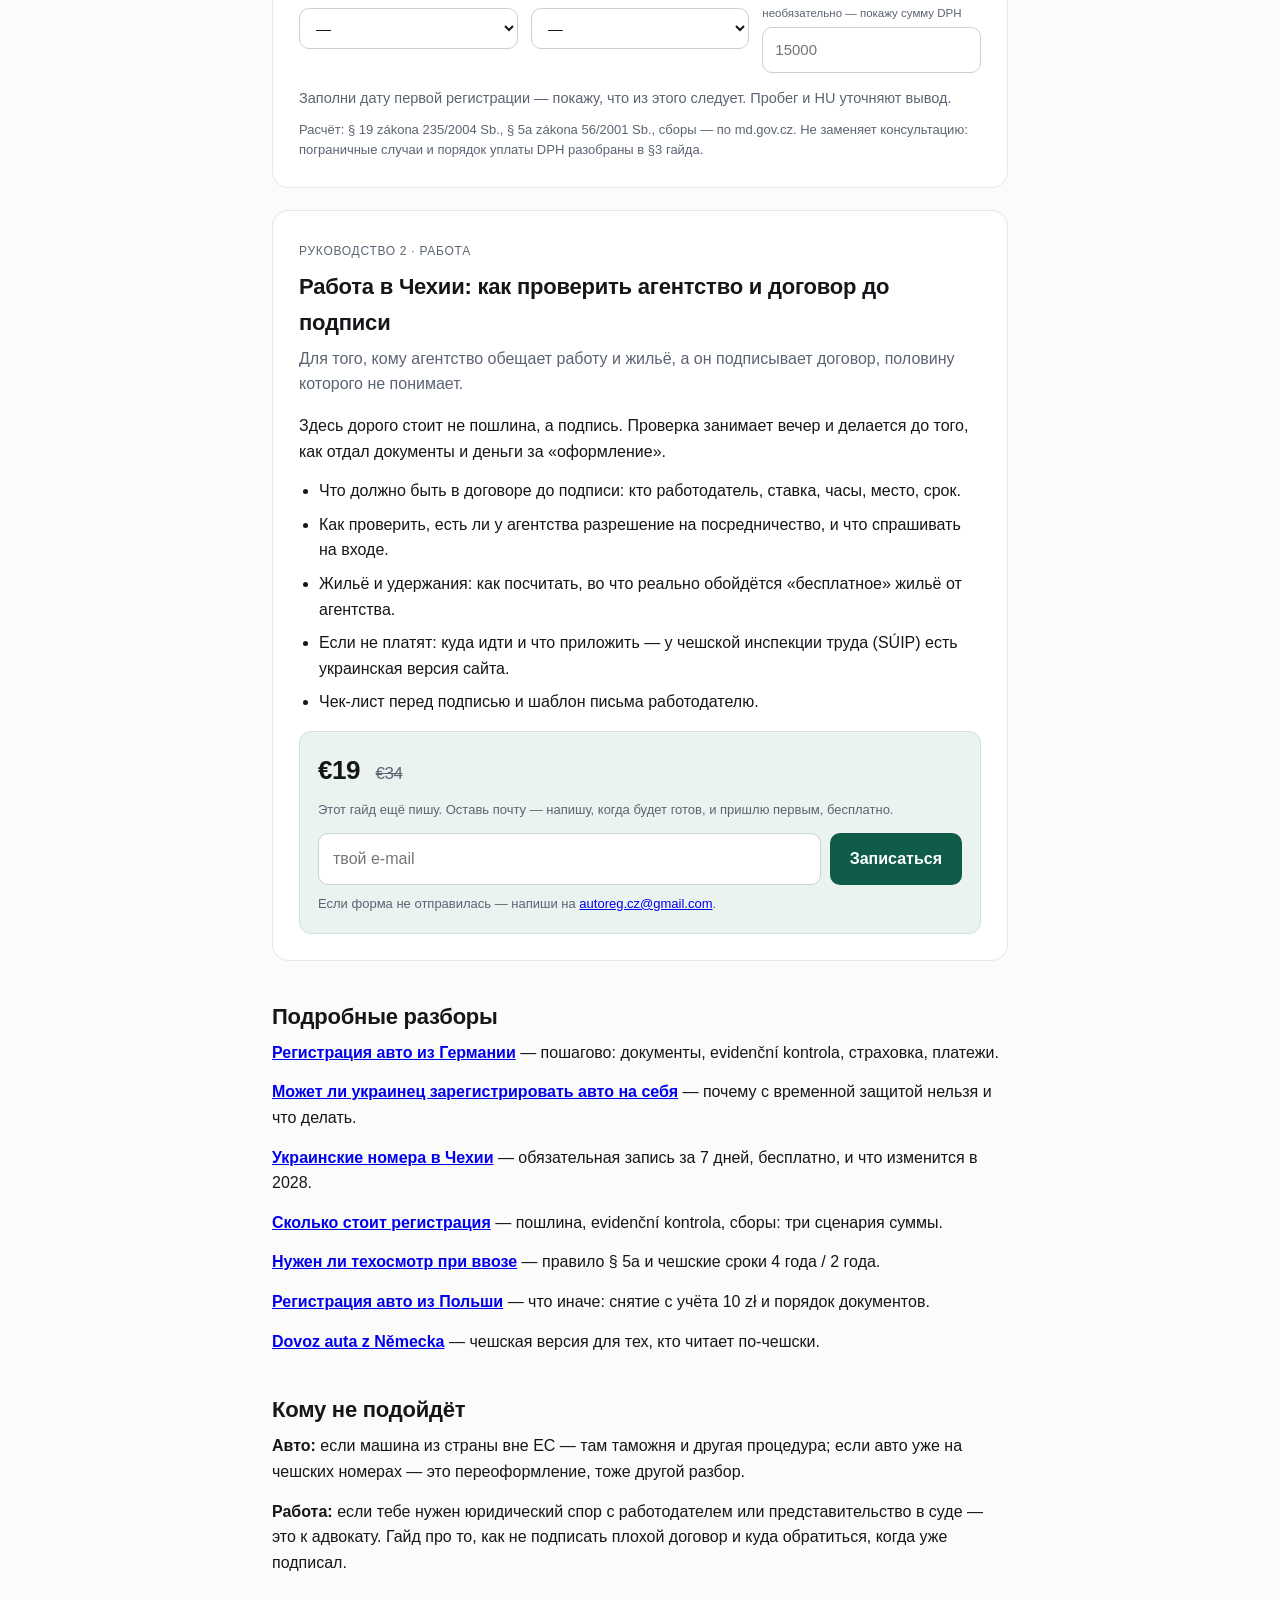
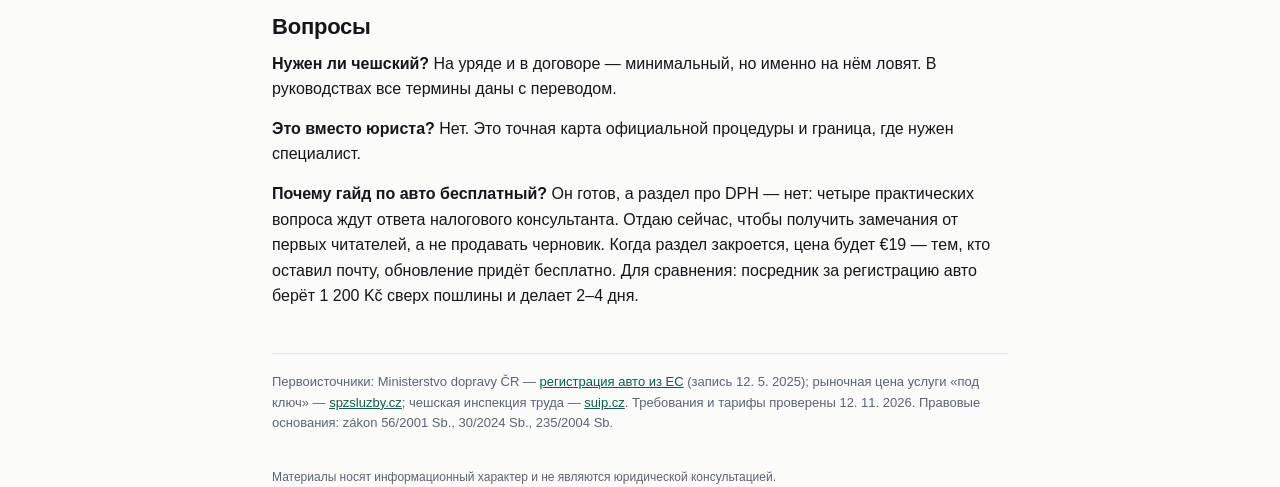
==== commit e3b5cb7d: "Страница про ввоз из Польши: польская сторона проверена по gov.pl Чешские шаги те же, что из Германи" ====
--- a/index.html
+++ b/index.html
@@ -174,6 +174,7 @@
   <p><a href="ukrainskie-nomera-v-chehii.html"><b>Украинские номера в Чехии</b></a> — обязательная запись за 7 дней, бесплатно, и что изменится в 2028.</p>
   <p><a href="skolko-stoit-registrace-avto-v-chehii.html"><b>Сколько стоит регистрация</b></a> — пошлина, evidenční kontrola, сборы: три сценария суммы.</p>
   <p><a href="tehosmotr-pri-vvoze-avto-v-chehii.html"><b>Нужен ли техосмотр при ввозе</b></a> — правило § 5a и чешские сроки 4 года / 2 года.</p>
+  <p><a href="registrace-avto-iz-polshi.html"><b>Регистрация авто из Польши</b></a> — что иначе: снятие с учёта 10 zł и порядок документов.</p>
   <p><a href="dovoz-auta-z-nemecka.html"><b>Dovoz auta z Německa</b></a> — чешская версия для тех, кто читает по-чешски.</p>
 
   <h2 style="margin-top:38px">Кому не подойдёт</h2>
